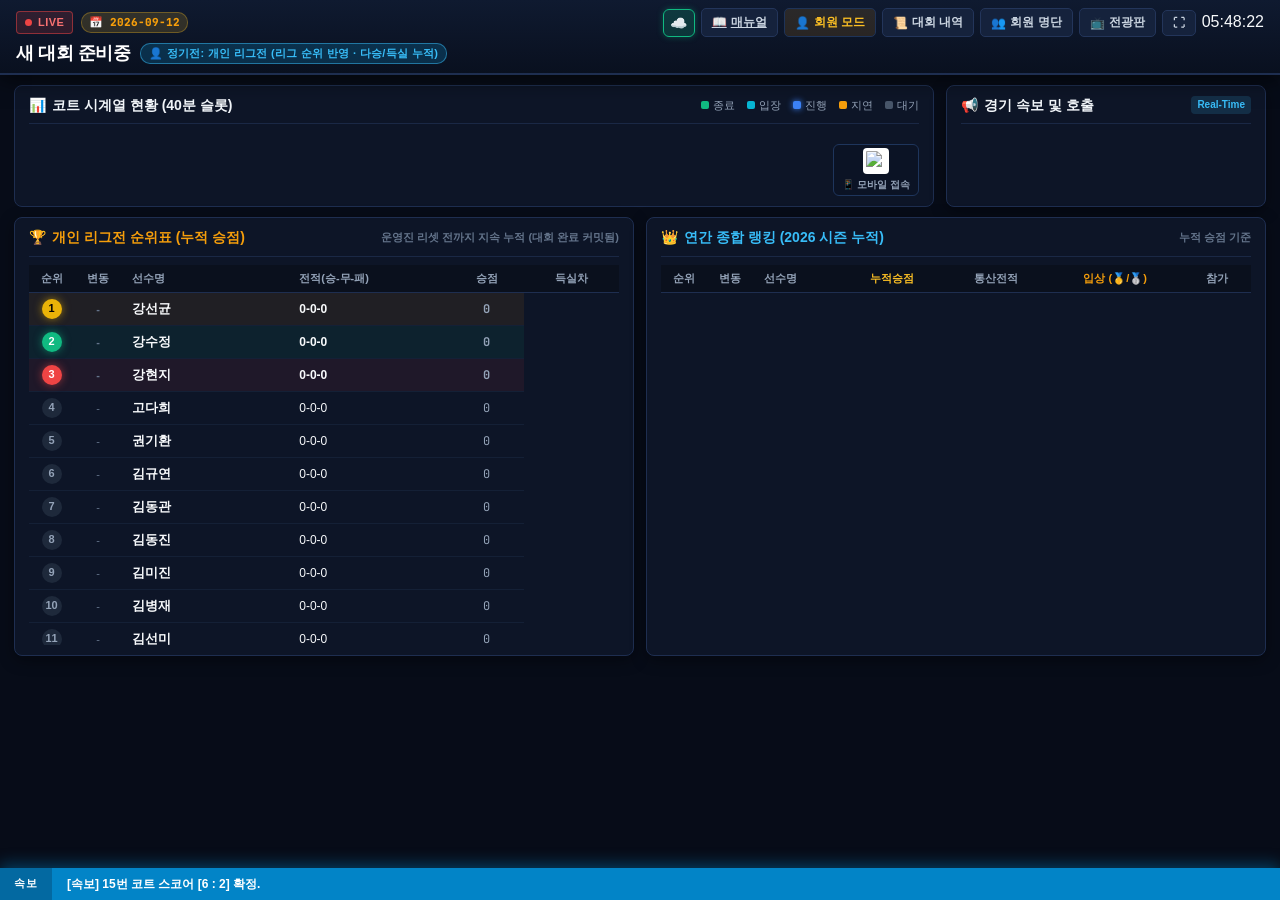
==== live_tennis_dashboard.html @ 5a4cdf00 "feat: sync U-league table header and edit modal" ====
<!DOCTYPE html>
<html lang="ko">
<head>
  <meta charset="UTF-8">
  <meta name="viewport" content="width=device-width, initial-scale=1.0, maximum-scale=1.0, user-scalable=no">
  <meta http-equiv="Cache-Control" content="no-cache, no-store, must-revalidate">
  <meta http-equiv="Pragma" content="no-cache">
  <meta http-equiv="Expires" content="0">
  <link rel="icon" href="data:image/svg+xml,<svg xmlns='http://www.w3.org/2000/svg' viewBox='0 0 100 100'><text y='.9em' font-size='90'>🎾</text></svg>">
  <link rel="stylesheet" href="styles.css?v=20261018_v105">
  <link rel="preconnect" href="https://fonts.googleapis.com">
  <link rel="preconnect" href="https://fonts.gstatic.com" crossorigin>
  <link href="https://fonts.googleapis.com/css2?family=JetBrains+Mono:wght@700;800&family=Pretendard:wght@400;600;700;800;900&display=swap" rel="stylesheet">
  <style>
    /* 🛡️ 강제 컴팩트 아이콘 모드 (캐시 우회용 인라인 가드) */
    .btn-cloud-sync {
      padding: 0 !important;
      background: transparent !important;
      border: none !important;
      cursor: pointer;
    }
    .cloud-status-badge {
      width: 32px !important;
      max-width: 32px !important;
      min-width: 32px !important;
      height: 28px !important;
      padding: 0 !important;
      font-size: 14px !important;
      text-align: center !important;
      overflow: hidden !important;
      white-space: nowrap !important;
      display: inline-flex !important;
      align-items: center !important;
      justify-content: center !important;
      line-height: 1 !important;
    }
  </style>
</head>
<body class="mode-member">

  <!-- ==========================================
       Top Header
       ========================================== -->
      <header class="stadium-header">
    <!-- Row 1: Status Badges (Left) & Controls (Right) -->
    <div class="header-top-row">
      <div class="header-status-group">
        <div class="live-badge">
          <span class="live-dot"></span>
          <span>LIVE</span>
        </div>
        <span id="tournamentDateBadge" class="tourney-date-pill">📅 2026-10-18</span>
      </div>

      <div class="header-controls">
        <button class="btn-header btn-cloud-sync" id="btnCloudSync" onclick="app.syncFromCloud(false)" title="Google Sheets 클라우드 동기화">
          <span id="cloudSyncBadge" class="cloud-status-badge badge-cloud-connected" title="☁️ 클라우드 연결됨">☁️</span>
        </button>
        <a href="manual.html" target="_blank" class="btn-header btn-manual-top" title="웹앱 공식 사용 매뉴얼">
          <span>📖</span>
          <span class="btn-text">매뉴얼</span>
        </a>
        <button class="btn-header btn-mode-toggle" id="btnAppModeToggle" onclick="app.toggleAppMode()" title="일반 회원 뷰 / 경기이사 모드 전환">
          <span>👤</span>
          <span class="btn-text">회원 모드</span>
        </button>
        <button class="btn-header staff-only" onclick="app.changeStaffPin()" title="운영진 관리자 PIN 비밀번호 안전 변경">
          <span>🔑</span>
          <span class="btn-text btn-desktop-only">PIN 변경</span>
        </button>
        <button class="btn-header btn-action-new btn-desktop-only staff-only" onclick="app.startNewTournamentPrompt()" title="새로운 공식 대회 개막">
          <span>➕</span>
          <span class="btn-text">새 대회</span>
        </button>
        <button class="btn-header btn-action-mm staff-only" onclick="app.openMatchmakerModal()">
          <span>⚙️</span>
          <span class="btn-text">대진 편성</span>
        </button>
        <button class="btn-header btn-action-finish btn-desktop-only staff-only" onclick="app.finishCurrentTournament()">
          <span>🏁</span>
          <span class="btn-text">대회 종료</span>
        </button>
        <button class="btn-header btn-desktop-only" onclick="app.openHistoryModal()">
          <span>📜</span>
          <span class="btn-text">대회 내역</span>
        </button>
        <button class="btn-header btn-desktop-only" onclick="app.openRosterModal()">
          <span>👥</span>
          <span class="btn-text">회원 명단</span>
        </button>
        <button class="btn-header btn-desktop-only staff-only" id="btnToggleAudio" onclick="app.toggleAudio()">
          <span>🔔</span>
          <span class="btn-text">알림음</span>
        </button>
        <button class="btn-header btn-desktop-only" id="btnToggleView">
          <span>📺</span>
          <span class="btn-text">전광판</span>
        </button>
        <button class="btn-header staff-only" onclick="app.openSettingsModal()" title="환경 설정">
          <span>🛠️</span>
          <span class="btn-text btn-desktop-only">설정</span>
        </button>
        <button class="btn-header btn-desktop-only" onclick="app.toggleFullscreen()">
          <span>⛶</span>
        </button>
        <div class="led-clock btn-desktop-only" id="liveClock">12:00:00</div>
      </div>
    </div>

    <!-- Row 2: Full-Width Title & Mode Badge (No Squishing, No Weird Circle) -->
    <div class="header-title-row">
      <h1 class="tournament-title" id="tournamentTitleDisplay">2026년 10월 정기대회</h1>
      <span id="tournamentModeBadge" class="mode-pill mode-individual">👤 개인 리그전 (전 경기 복식 · 개인 승점 누적)</span>
    </div>
  </header>

  <!-- ==========================================
       📺 Desktop / Stadium View (Big Screen)
       ========================================== -->
  <main class="dashboard-container">
    <!-- Top Stadium Row: Court Timeline Grid (Left) + Real-time Match Ticker (Right) -->
    <div class="stadium-top-grid">
      <!-- Left: Court Timeline Matrix (40min slots) -->
      <section class="timeline-panel">
        <div class="panel-header">
          <div class="panel-title">
            <span>📊</span>
            <span>코트 시계열 현황 (40분 슬롯)</span>
          </div>
          <div class="timeline-legend">
            <div class="legend-item"><span class="legend-dot legend-finished"></span> 종료</div>
            <div class="legend-item"><span class="legend-dot legend-calling"></span> 입장</div>
            <div class="legend-item"><span class="legend-dot legend-playing"></span> 진행</div>
            <div class="legend-item"><span class="legend-dot legend-delayed"></span> 지연</div>
            <div class="legend-item"><span class="legend-dot legend-waiting"></span> 대기</div>
          </div>
        </div>

        <div class="timeline-wrapper">
          <table class="timeline-table">
            <thead>
              <tr id="timelineTheadRow">
                <!-- Populated dynamically -->
              </tr>
            </thead>
            <tbody id="timelineTbody">
              <!-- Populated dynamically -->
            </tbody>
          </table>
        </div>

        <!-- Bottom Floating Mobile QR Badge -->
        <div style="display: flex; justify-content: flex-end; margin-top: 6px;">
          <div class="qr-float-card" style="padding: 3px 8px;">
            <img id="mobileQrImg" class="qr-code-img" style="width: 26px; height: 26px;" alt="모바일 접속 QR">
            <span class="qr-label" style="font-size: 10px;">📱 모바일 접속</span>
          </div>
        </div>
      </section>

      <!-- Right: Real-time Match Ticker Feed -->
      <section class="panel-card ticker-panel">
        <div class="panel-header">
          <div class="panel-title">
            <span>📢</span>
            <span>경기 속보 및 호출</span>
          </div>
          <span style="font-size: 10px; font-weight: 800; color: #38bdf8; background: rgba(56,189,248,0.15); padding: 2px 6px; border-radius: 4px;">Real-Time</span>
        </div>

        <div class="ticker-feed-list" id="tickerFeedList">
          <!-- Dynamically populated -->
        </div>
      </section>
    </div>

    <!-- Bottom Stadium Row: Dual Simultaneous Leaderboards (Monthly League Left, Annual Season Right) -->
    <div class="stadium-bottom-grid">
      <!-- Left: Real-time Cumulative League Leaderboard -->
      <section class="panel-card">
        <div class="panel-header" style="display:flex; justify-content:space-between; align-items:center; flex-wrap:wrap; gap:6px;">
          <div class="panel-title" style="color:var(--neon-gold);">
            <span>🏆</span>
            <span>개인 리그전 순위표 (누적 승점)</span>
          </div>
          <div style="display:flex; align-items:center; gap:8px;">
            <span id="desktopLeaderboardSubtitle" style="font-size:11px; color:var(--text-muted); font-weight:700;">운영진 리셋 전까지 지속 누적</span>
            <button id="btnResetLeagueUi" class="btn-reset-league staff-only" onclick="app.resetCurrentLeague()" title="누적된 개인리그전 결과를 초기화하고 새로 시작합니다">
              <span>🔄</span>
              <span>순위 리셋</span>
            </button>
          </div>
        </div>

        <div class="leaderboard-table-wrap">
          <table class="leaderboard-table">
            <thead>
              <tr>
                <th style="width: 45px; text-align: center;">순위</th>
                <th style="width: 48px; text-align: center;">변동</th>
                <th>선수명</th>
                <th>전적(승-무-패)</th>
                <th style="text-align: center;">승점</th>
                <th style="text-align: center;">득실차</th>
              </tr>
            </thead>
            <tbody id="monthlyLeaderboardBody">
              <!-- Dynamically populated by app -->
            </tbody>
          </table>
        </div>
      </section>

      <!-- Right: Real-time Annual Cumulative Season Leaderboard -->
      <section class="panel-card">
        <div class="panel-header" style="display:flex; justify-content:space-between; align-items:center; flex-wrap:wrap; gap:6px;">
          <div class="panel-title" style="color:#38bdf8;">
            <span>👑</span>
            <span>연간 종합 랭킹 (2026 시즌 누적)</span>
          </div>
          <span style="font-size:11px; color:var(--text-muted); font-weight:700;">누적 승점 기준</span>
        </div>

        <div class="leaderboard-table-wrap">
          <table class="leaderboard-table">
            <thead>
              <tr>
                <th style="width: 45px; text-align: center;">순위</th>
                <th style="width: 48px; text-align: center;">변동</th>
                <th>선수명</th>
                <th style="text-align: center; color:#fbbf24;">누적승점</th>
                <th style="text-align: center;">통산전적</th>
                <th style="text-align: center; color:#f59e0b;">입상 (🥇/🥈)</th>
                <th style="text-align: center;">참가</th>
              </tr>
            </thead>
            <tbody id="annualLeaderboardBody">
              <!-- Dynamically populated by app -->
            </tbody>
          </table>
        </div>
      </section>
    </div>
  </main>

  <!-- ==========================================
       📱 Mobile-First Interactive View
       ========================================== -->
  <div class="mobile-container">
    <!-- Tab 1: 코트 현황 (모바일 최우선 배치) -->
    <section id="tab-courts" class="mobile-view-section active">
      <!-- Sticky "My Next Match" Quick Card (상단 고정 내 다음 경기 안내) -->
      <div id="myNextMatchBannerMobile"></div>

      <!-- Quick Manual Access Banner -->
      <a href="manual.html" target="_blank" class="mobile-manual-quickbar" style="display:flex; justify-content:space-between; align-items:center; background:linear-gradient(90deg, rgba(245, 158, 11, 0.15) 0%, rgba(2, 132, 199, 0.15) 100%); border:1px solid rgba(245, 158, 11, 0.4); border-radius:8px; padding:7px 12px; margin-bottom:8px; text-decoration:none; color:#f8fafc;">
        <div style="display:flex; align-items:center; gap:8px;">
          <span style="font-size:15px;">📖</span>
          <span style="font-size:12px; font-weight:700;">처음 이용하시나요? <span style="color:var(--neon-gold);">사용 매뉴얼</span> 보기</span>
        </div>
        <span style="font-size:11px; color:var(--neon-cyan); font-weight:800;">열기 &gt;</span>
      </a>

      <div class="panel-card">
        <div class="panel-header">
          <div class="panel-title">📊 코트별 진행 현황</div>
          <span class="panel-subtitle">터치하여 스코어 즉시 입력</span>
        </div>
        <div id="mobileCourtsContainer">
          <!-- Mobile court cards populated dynamically -->
        </div>
      </div>
    </section>

    <!-- Tab 2: 순위보드 (모바일 듀얼 순위표: 개인 리그전 & 연간 종합 랭킹) -->
    <section id="tab-leaderboard" class="mobile-view-section">
      <!-- 1. 개인 리그전 누적 순위표 -->
      <div class="panel-card">
        <div class="panel-header" style="display:flex; justify-content:space-between; align-items:center;">
          <div class="panel-title" style="color:var(--neon-gold); font-size:14px; font-weight:800; display:flex; align-items:center; gap:6px;">
            <span>🏆</span>
            <span>개인 리그전 순위표 (누적 승점)</span>
          </div>
          <button id="mobBtnResetLeague" class="btn-reset-league staff-only" onclick="app.resetCurrentLeague()" title="누적된 개인리그전 순위 리셋">
            <span>🔄</span>
            <span>순위 리셋</span>
          </button>
        </div>
        <div id="mobLeaderboardModeText" style="font-size:11px; color:var(--text-muted); font-weight:700; margin-bottom:8px;">
          👤 리그전 반영 대회 전적 누적 (운영진 리셋 전까지 지속 누적)
        </div>
        <div class="leaderboard-table-wrap">
          <table class="leaderboard-table">
            <thead id="mobileLeaderboardThead">
              <tr>
                <th style="width: 40px; text-align: center;">순위</th>
                <th style="width: 45px;">변동</th>
                <th>선수명</th>
                <th>전적</th>
                <th>승점</th>
                <th>득실차</th>
              </tr>
            </thead>
            <tbody id="mobileLeaderboardBody">
              <!-- Synchronized with desktop leaderboard -->
            </tbody>
          </table>
        </div>
      </div>

      <!-- 2. 연간 종합 랭킹 (시즌 누적) -->
      <div class="panel-card" style="margin-top: 14px;">
        <div class="panel-header" style="display:flex; justify-content:space-between; align-items:center;">
          <div class="panel-title" style="color:#38bdf8; font-size:14px; font-weight:800; display:flex; align-items:center; gap:6px;">
            <span>👑</span>
            <span>연간 종합 랭킹 (2026 시즌 누적)</span>
          </div>
          <span style="font-size:11px; color:var(--text-muted); font-weight:700;">누적 승점 기준</span>
        </div>
        <div style="font-size:11px; color:var(--text-muted); font-weight:700; margin-bottom:8px;">
          ⭐ 역대 정기전 대회 누적 성적 및 명예의 전당
        </div>
        <div class="leaderboard-table-wrap">
          <table class="leaderboard-table">
            <thead>
              <tr>
                <th style="width: 38px; text-align: center;">순위</th>
                <th>선수명</th>
                <th style="text-align: center; color:#fbbf24;">누적승점</th>
                <th style="text-align: center;">통산전적</th>
                <th style="text-align: center; color:#f59e0b;">입상 (🥇/🥈)</th>
              </tr>
            </thead>
            <tbody id="mobileAnnualLeaderboardBody">
              <!-- Populated dynamically -->
            </tbody>
          </table>
        </div>
      </div>
    </section>



    <!-- Tab 3: 내 경기 일정 -->
    <section id="tab-mymatches" class="mobile-view-section">
      <div class="panel-card">
        <div class="panel-header">
          <div class="panel-title">📅 내 경기 일정 모아보기</div>
        </div>
        <div style="margin: 10px 0;">
          <select id="myPlayerSelect" class="form-select" style="width: 100%; font-size: 14px; padding: 10px;">
            <!-- Player options -->
          </select>
        </div>
        <div id="myMatchesContainer">
          <!-- Filtered personal match list -->
        </div>
      </div>
    </section>



    <!-- Tab 6: 대회 내역 요약 (#3) -->
    <section id="tab-history" class="mobile-view-section">
      <button type="button" class="btn-subview-back" onclick="app.switchMobileTab('tab-more')">← 더보기 메뉴로 돌아가기</button>
      <div class="panel-card">
        <div class="panel-header" style="display:flex; justify-content:space-between; align-items:center;">
          <div class="panel-title">📜 대회 내역 &amp; 명예의 전당</div>
          <div style="display:flex; gap:4px;" class="staff-only">
            <button class="btn-xs" style="background:#f59e0b; color:#000; font-weight:800;" onclick="app.finishCurrentTournament()">🏁 현 대회 종료</button>
            <button class="btn-xs" style="background:#059669;" onclick="app.startNewTournamentPrompt()">➕ 새 대회</button>
          </div>
        </div>
        <div id="mobileHistoryList" style="margin-top:10px;">
          <!-- Populated dynamically -->
        </div>
      </div>
    </section>

    <!-- Tab 5: 동호회 명단 -->
    <section id="tab-roster" class="mobile-view-section">
      <button type="button" class="btn-subview-back" onclick="app.switchMobileTab('tab-more')">← 더보기 메뉴로 돌아가기</button>
      <div class="panel-card">
        <div class="panel-header">
          <div class="panel-title">👥 참가 회원 명단</div>
          <div style="display:flex; gap:4px;" class="staff-only">
            <button class="btn-xs" style="background:#059669;" onclick="app.syncOfficialRoster()">🔄 최신화</button>
            <button class="btn-xs" onclick="app.openRosterModal()">+ 회원 관리</button>
          </div>
        </div>
        <div style="overflow-x: auto; margin-top: 8px;">
          <table class="leaderboard-table" style="font-size: 12px;">
            <thead>
              <tr>
                <th style="width: 30px;">#</th>
                <th>이름</th>
                <th>레벨</th>
                <th>소속조</th>
                <th>직책</th>
                <th>상태</th>
              </tr>
            </thead>
            <tbody id="mobileRosterTableBody">
              <!-- Populated -->
            </tbody>
          </table>
        </div>
      </div>
    </section>

    <!-- Tab 7: 더보기 메뉴 (커피쿠폰, 회원명단, 대회내역, 매뉴얼, 운영진 모드) -->
    <section id="tab-more" class="mobile-view-section">
      <div class="panel-card">
        <div class="panel-header">
          <div class="panel-title">⋯ 추가 메뉴 및 클럽 서비스</div>
        </div>
        <div class="more-menu-grid">
          <div class="more-menu-card" onclick="app.switchMobileTab('tab-roster')">
            <span class="more-card-icon">👥</span>
            <span class="more-card-title">동호회 정회원 명부</span>
            <span class="more-card-desc">전체 64명 회원 명단, 레벨, 직책</span>
          </div>
          <div class="more-menu-card" onclick="app.switchMobileTab('tab-history')">
            <span class="more-card-icon">📜</span>
            <span class="more-card-title">대회 내역 &amp; 명예의전당</span>
            <span class="more-card-desc">역대 월례대회 순위 및 우승자 아카이브</span>
          </div>
          <a href="manual.html" target="_blank" class="more-menu-card">
            <span class="more-card-icon">📖</span>
            <span class="more-card-title">공식 웹앱 사용 매뉴얼</span>
            <span class="more-card-desc">초보자 이용법, 스코어 입력, FAQ 안내</span>
          </a>
        </div>

        <!-- 운영진/경기이사 모드 토글 카드 -->
        <div style="margin-top: 14px; background: #081120; border: 1px solid #1e3358; border-radius: 8px; padding: 12px;">
          <div style="display: flex; justify-content: space-between; align-items: center;">
            <div>
              <div style="font-size: 13px; font-weight: 800; color: #fbbf24;">🛠️ 경기이사 / 운영진 전용 모드</div>
              <div style="font-size: 11px; color: #94a3b8;">대진표 작성, 대회 종료, 순위 리셋 등 관리 도구</div>
            </div>
            <button type="button" class="btn-primary" id="btnMoreModeToggle" style="background:#d97706; font-size:11px; padding:6px 10px; font-weight:800;" onclick="app.toggleAppMode()">
              모드 전환
            </button>
          </div>
          <div class="staff-only" style="display:flex; gap:6px; margin-top:10px; padding-top:10px; border-top:1px solid #1e3358;">
            <button type="button" class="btn-xs" style="flex:1; background:#059669; color:#fff; padding:8px 4px; font-weight:800; border-radius:6px;" onclick="app.startNewTournamentPrompt()">➕ 새 대회</button>
            <button type="button" class="btn-xs" style="flex:1; background:#7c3aed; color:#fff; padding:8px 4px; font-weight:800; border-radius:6px;" onclick="app.openGroupManagerModal()">👥 조 편성</button>
            <button type="button" class="btn-xs" style="flex:1; background:#0284c7; color:#fff; padding:8px 4px; font-weight:800; border-radius:6px;" onclick="app.openMatchmakerModal()">⚙️ 대진 편성</button>
            <button type="button" class="btn-xs" style="flex:1; background:#f59e0b; color:#000; padding:8px 4px; font-weight:800; border-radius:6px;" onclick="app.finishCurrentTournament()">🏁 대회 종료</button>
          </div>
        </div>
      </div>
    </section>
  </div>

  <!-- Mobile Bottom Navigation Bar (회원 친화형 4대 핵심 탭) -->
  <nav class="mobile-nav-bar">
    <button class="mobile-nav-btn" id="navBtnMyMatches" data-tab="tab-mymatches" onclick="app.switchMobileTab('tab-mymatches')">
      <span class="nav-icon">📅</span>
      <span>내 경기</span>
    </button>
    <button class="mobile-nav-btn active" id="navBtnCourts" data-tab="tab-courts" onclick="app.switchMobileTab('tab-courts')">
      <span class="nav-icon">📊</span>
      <span>코트</span>
    </button>
    <button class="mobile-nav-btn" id="navBtnLeaderboard" data-tab="tab-leaderboard" onclick="app.switchMobileTab('tab-leaderboard')">
      <span class="nav-icon">🏆</span>
      <span>순위표</span>
    </button>
    <button class="mobile-nav-btn" id="navBtnMore" data-tab="tab-more" onclick="app.switchMobileTab('tab-more')">
      <span class="nav-icon">⋯</span>
      <span>더보기</span>
    </button>
  </nav>

  <!-- ==========================================
       Bottom Breaking News Marquee
       ========================================== -->
  <div class="bottom-ticker-bar">
    <div class="ticker-label">속보</div>
    <div class="ticker-track">
      <div class="ticker-text" id="breakingNewsText">[속보] 15번 코트 스코어 [6 : 2] 확정.</div>
    </div>
  </div>

  <!-- ==========================================
       MODALS
       ========================================== -->

  <!-- 1. Match Score Modal -->
  <div id="scoreModal" class="modal-backdrop">
    <div class="modal-window">
      <div class="modal-header">
        <div style="display:flex; align-items:center; gap:8px;">
          <button type="button" class="btn-modal-back" onclick="app.closeModal('scoreModal')">← 뒤로</button>
          <h3 class="modal-title" id="modalMatchTitle">경기 스코어 입력</h3>
        </div>
        <button type="button" class="modal-close" onclick="app.closeModal('scoreModal')">✕ 닫기</button>
      </div>
      <div class="modal-body">
        <div class="score-stepper-wrap">
          <div class="team-score-box">
            <span style="font-weight: 800; font-size: 13px; color: #fff;" id="modalTeamAName">Team A</span>
            <div class="score-num-display" id="scoreADisplay">6</div>
            <div class="score-btn-group">
              <button class="btn-step" onclick="app.changeScore('A', -1)">-</button>
              <button class="btn-step" onclick="app.changeScore('A', 1)">+</button>
            </div>
          </div>

          <div class="score-colon">:</div>

          <div class="team-score-box">
            <span style="font-weight: 800; font-size: 13px; color: #fff;" id="modalTeamBName">Team B</span>
            <div class="score-num-display" id="scoreBDisplay">3</div>
            <div class="score-btn-group">
              <button class="btn-step" onclick="app.changeScore('B', -1)">-</button>
              <button class="btn-step" onclick="app.changeScore('B', 1)">+</button>
            </div>
          </div>
        </div>

        <div class="form-row">
          <div class="form-group">
            <label>타이브레이크 (선택)</label>
            <input type="text" id="tieBreakInput" class="form-input" placeholder="예: 7:5">
          </div>
          <div class="form-group">
            <label>경기 진행 상태</label>
            <select id="matchStatusSelect" class="form-select">
              <option value="finished">🟢 종료 (스코어 확정)</option>
              <option value="playing">🔵 진행중 (코트 경기중)</option>
              <option value="calling">🟡 입장/호출 (선수 대기중)</option>
              <option value="delayed">🟠 지연 (경기 순연)</option>
              <option value="waiting">⚪ 대기 (시작 전)</option>
            </select>
          </div>
        </div>
      </div>
      <div class="modal-footer">
        <button class="btn-secondary" onclick="app.closeModal('scoreModal')">취소</button>
        <button class="btn-primary" onclick="app.saveScore()">확정 (저장)</button>
      </div>
    </div>
  </div>

  <!-- 2. Member Roster Modal (6대 역할 표준화 반영 #7) -->
  <div id="rosterModal" class="modal-backdrop">
    <div class="modal-window" style="max-width: 680px;">
      <div class="modal-header">
        <div style="display:flex; align-items:center; gap:8px;">
          <button type="button" class="btn-modal-back" onclick="app.closeModal('rosterModal')">← 뒤로</button>
          <h3 class="modal-title">👥 동호회 공식 회원 명단 (<span id="rosterMemberCount">64</span>명)</h3>
          <button class="btn-xs" style="background:#059669; font-weight:800;" onclick="app.syncOfficialRoster()">🔄 64명 명부 최신화</button>
        </div>
        <button class="modal-close" onclick="app.closeModal('rosterModal')">&times;</button>
      </div>
      <div class="modal-body" style="max-height: 70vh; overflow-y: auto;">
        <!-- Single Member Add -->
        <div style="background: #090f1d; padding: 12px; border-radius: 8px; border: 1px solid #1e3358;">
          <h4 style="font-size: 13px; margin-bottom: 8px; color: var(--neon-cyan);">+ 신규 회원 개별 등록</h4>
          <div style="display: grid; grid-template-columns: 2fr 1fr 1fr 1.3fr auto; gap: 6px; align-items: flex-end;">
            <div class="form-group">
              <label>이름</label>
              <input type="text" id="addMemberName" class="form-input" placeholder="선수 이름">
            </div>
            <div class="form-group">
              <label>NTRP</label>
              <select id="addMemberLevel" class="form-select">
                <option value="" selected>미입력</option>
                <option value="2.0">2.0 (입문)</option>
                <option value="2.5">2.5 (초급)</option>
                <option value="3.0">3.0 (중급)</option>
                <option value="3.5">3.5 (중상)</option>
                <option value="4.0">4.0 (고급)</option>
                <option value="4.5">4.5 (에이스)</option>
              </select>
            </div>
            <div class="form-group">
              <label>U-리그</label>
              <select id="addMemberClubLevel" class="form-select">
                <option value="U1">U1</option>
                <option value="U2">U2</option>
                <option value="U3" selected>U3</option>
              </select>
            </div>
            <div class="form-group">
              <label>직책 (6대 역할)</label>
              <select id="addMemberRole" class="form-select">
                <option value="회장">회장</option>
                <option value="부회장">부회장</option>
                <option value="경기이사">경기이사</option>
                <option value="재무이사">재무이사</option>
                <option value="총무이사">총무이사</option>
                <option value="회원" selected>회원</option>
              </select>
            </div>
            <button class="btn-primary" style="height: 38px;" onclick="app.addNewMember()">추가</button>
          </div>
        </div>

        <!-- Bulk Import Box -->
        <div style="background: #090f1d; padding: 12px; border-radius: 8px; border: 1px solid #1e3358; margin-top:10px;">
          <h4 style="font-size: 13px; margin-bottom: 6px; color: var(--neon-gold);">📋 명단 텍스트 일괄 붙여넣기 등록</h4>
          <p style="font-size: 11px; color: var(--text-muted); margin-bottom: 6px;">
            한 줄에 한 명씩 입력하세요. 직책은 회장, 부회장, 경기이사, 재무이사, 총무이사, 회원 중 입력. 예: <code>홍길동 3.5 A조 회원</code>
          </p>
          <textarea id="bulkImportTextarea" class="form-input" style="width: 100%; height: 60px; resize: vertical;" placeholder="이름 [NTRP] [소속조] [직책]"></textarea>
          <div style="display:flex; justify-content:flex-end; margin-top: 6px;">
            <button class="btn-secondary" onclick="app.executeBulkImport()">일괄 등록 실행</button>
          </div>
        </div>

        <!-- Member List Table -->
        <div style="overflow-x: auto; margin-top:10px;">
          <table class="leaderboard-table" style="font-size: 12px;">
            <thead>
              <tr>
                <th style="width: 35px; text-align: center;">번호</th>
                <th>이름</th>
                <th style="text-align: center;">가입일</th>
                <th style="text-align: center;">NTRP</th>
                <th style="text-align: center;">U-리그</th>
                <th style="text-align: center;">직책</th>
                <th style="text-align: center;">상태</th>
                <th style="text-align: center;">관리</th>
              </tr>
            </thead>
            <tbody id="rosterTableBody">
              <!-- Loaded dynamically -->
            </tbody>
          </table>
        </div>
      </div>
      <div class="modal-footer">
        <button class="btn-secondary" onclick="app.closeModal('rosterModal')">닫기</button>
      </div>
    </div>
  </div>

  <!-- 3. Matchmaker Modal (코트/시간표 설정 & 수동 대진표 작성) -->
  <div id="matchmakerModal" class="modal-backdrop">
    <div class="modal-window" style="max-width: 620px;">
      <div class="modal-header">
        <div style="display:flex; align-items:center; gap:8px;">
          <button type="button" class="btn-modal-back" onclick="app.closeModal('matchmakerModal')">← 뒤로</button>
          <h3 class="modal-title" style="font-size:14px;">⚙️ 대진표 설정 & 수동 작성</h3>
        </div>
        <button type="button" class="modal-close" onclick="app.closeModal('matchmakerModal')">✕ 닫기</button>
      </div>
      <div class="modal-body">
        <!-- Court & Schedule Settings Form -->
        <div style="background:#090f1d; padding:12px; border-radius:8px; border:1px solid #1e3358; margin-bottom:12px;">
          <h4 style="font-size:13px; color:var(--neon-cyan); margin-bottom:8px;">🏟️ 코트 번호 & 게임 시간표 설정</h4>
          <div style="background:rgba(56,189,248,0.1); border:1px solid rgba(56,189,248,0.3); padding:8px 12px; border-radius:6px; margin-bottom:10px; font-size:11px; color:#38bdf8;">
            💡 아래 설정을 적용하면 전광판 타임라인에 코트 x 시간 빈 칸이 생성됩니다. 각 빈 칸의 <b>[+ 경기 배정]</b>을 클릭해 대진표를 직접 작성하세요.
          </div>
          <div class="form-row">
            <div class="form-group">
              <label>코트 개수</label>
              <select id="mmCourtCount" class="form-select" onchange="app.onCourtCountChange()">
                <option value="2">2개 코트</option>
                <option value="3">3개 코트</option>
                <option value="4" selected>4개 코트</option>
                <option value="5">5개 코트</option>
                <option value="6">6개 코트</option>
              </select>
            </div>
            <div class="form-group" style="flex:2;">
              <label>코트 번호 직접 입력 (쉼표 구분)</label>
              <input type="text" id="mmCourtNames" class="form-input" value="15번, 16번, 17번, 18번" placeholder="예: 15번, 16번, 17번, 18번">
            </div>
          </div>
          <div class="form-row" style="margin-top:6px;">
            <div class="form-group">
              <label style="color:var(--neon-gold); font-weight:800;">📅 대회 날짜</label>
              <input type="date" id="mmTournamentDate" class="form-input" style="border-color:#fbbf24;" onchange="app.onTournamentDateChange(this.value)">
            </div>
            <div class="form-group">
              <label>최초 시작 시간</label>
              <input type="time" id="mmStartTime" class="form-input" value="08:00">
            </div>
          </div>
          <div class="form-group" style="margin-top:6px;">
            <label>게임당 소요 시간 (기본 40분)</label>
            <select id="mmDuration" class="form-select">
              <option value="30">30분 단위</option>
              <option value="40" selected>40분 단위 (기본)</option>
              <option value="45">45분 단위</option>
              <option value="50">50분 단위</option>
              <option value="60">60분 단위</option>
            </select>
          </div>
        </div>

        <!-- A~D 4개조 편성 & 불참자 관리 전용 카드 -->
        <div style="background: #111a33; border: 1px solid #3b2a6f; padding: 14px; border-radius: 8px; display: flex; justify-content: space-between; align-items: center; flex-wrap: wrap; gap: 8px; margin-bottom: 10px;">
          <div>
            <div style="font-weight: 800; font-size: 13px; color: #c084fc;">👥 A~D 4개조 조 편성 &amp; 불참자 관리</div>
            <div style="font-size: 11px; color: #94a3b8;">출석 선수를 A·B·C·D조로 분배하거나 LEVEL 밸런스를 자동 배정합니다.</div>
          </div>
          <button type="button" class="btn-primary" style="background: #7c3aed; font-weight:800; padding: 8px 14px;" onclick="app.openGroupManagerModal()">
            👥 A~D조 직접 편성/관리
          </button>
        </div>

        <div style="background: #111b33; border: 1px solid #233c6e; padding: 14px; border-radius: 8px; display: flex; flex-direction: column; gap: 10px;">
          <div style="display: flex; justify-content: space-between; align-items: center; flex-wrap: wrap; gap: 8px;">
            <div>
              <div style="font-weight: 800; font-size: 13px; color: #38bdf8;">📝 대진표 수동 배정 마법사</div>
              <div style="font-size: 11px; color: #94a3b8;">코트×시간 슬롯을 한눈에 보며 4인 복식을 직접 지정하거나 1차 초안을 추천받습니다.</div>
            </div>
            <button type="button" class="btn-primary" style="background: #0284c7; font-weight:800; padding: 8px 14px;" onclick="app.applyCourtScheduleSettings(true)">
              📝 대진표 작성창 열기
            </button>
          </div>
          <div style="display: flex; justify-content: flex-end; gap: 8px; border-top: 1px solid #1a2d50; padding-top: 8px;">
            <button type="button" class="btn-secondary" style="font-size: 11px;" onclick="app.applyCourtScheduleSettings(false)">
              💾 코트/시간표 설정만 저장
            </button>
          </div>
        </div>
      </div>
      <div class="modal-footer">
        <button type="button" class="btn-secondary" onclick="app.closeModal('matchmakerModal')">닫기</button>
      </div>
    </div>
  </div>

  <!-- 3.1. Manual Match Builder Modal (대진표 수동 배정 및 일괄 편집기) -->
  <div id="manualMatchBuilderModal" class="modal-backdrop">
    <div class="modal-window" style="max-width: 1240px; width: 96vw; max-height: 92vh; display: flex; flex-direction: column;">
      <div class="modal-header">
        <div style="display:flex; align-items:center; gap:8px;">
          <button type="button" class="btn-modal-back" onclick="app.closeModal('manualMatchBuilderModal')">← 뒤로</button>
          <h3 class="modal-title" style="font-size:15px;">📝 대진표 수동 배정 &amp; 편집기</h3>
        </div>
        <button type="button" class="modal-close" onclick="app.closeModal('manualMatchBuilderModal')">✕ 닫기</button>
      </div>

      <div class="manual-builder-toolbar">
        <div class="builder-stats">
          <span>출전 가능 선수: <b id="builderActiveCount">0명</b></span>
          <span class="toolbar-sep">|</span>
          <span>편성 완료 경기: <b id="builderMatchCount">0경기</b></span>
        </div>
        <div class="builder-actions">
          <button type="button" class="btn-builder-tool" onclick="app.autoFillManualDraft()" title="출전 선수 레벨과 경기 수를 고려하여 빈 슬롯을 자동으로 균형 있게 채웁니다.">
            ⚡ 1차 초안 자동 추천 채우기
          </button>
          <button type="button" class="btn-builder-tool danger" onclick="app.clearAllMatchesPrompt()">
            🗑️ 전체 슬롯 비우기
          </button>
        </div>
      </div>

      <div class="builder-guide-banner">
        💡 각 코트/시간대별로 팀A(2명) vs 팀B(2명)를 선택하세요. 같은 시간대에 중복 배정된 선수가 있으면 <span style="color:#ef4444; font-weight:800;">⚠️[중복]</span>으로 표시됩니다.
      </div>

      <!-- 🔍 대진표 작성창 실시간 선수 색인 필터 바 -->
      <div class="builder-indexer-bar" style="background:#0a1326; border-bottom:1px solid #1e3358; padding:8px 14px; display:flex; align-items:center; gap:10px; flex-wrap:wrap;">
        <div style="display:flex; align-items:center; gap:6px; flex:1; min-width:240px; position:relative;">
          <span style="position:absolute; left:10px; top:50%; transform:translateY(-50%); color:#38bdf8; font-size:12px;">🔍</span>
          <input type="text" id="builderPlayerSearchInput" class="form-input" 
                 placeholder="선수 빠른 색인 필터 (성/이름 입력 시 모든 드롭다운 실시간 압축 색인)..." 
                 style="background:#0c162a; border-color:#2563eb; padding-left:30px; padding-right:60px; font-size:12px; height:32px; width:100%;"
                 oninput="app.filterBuilderPlayers(this.value)">
          <button type="button" class="btn-xs" style="position:absolute; right:6px; top:50%; transform:translateY(-50%); background:#334155; color:#cbd5e1; padding:2px 8px; border-radius:4px; font-size:10px;" onclick="app.clearBuilderPlayerFilter()">초기화</button>
        </div>
        <div id="builderSearchMatchCount" style="font-size:11px; color:#38bdf8; font-weight:700; white-space:nowrap;"></div>
      </div>

      <div class="modal-body" id="manualBuilderBody" style="flex: 1; overflow-y: auto; padding: 12px; display: flex; flex-direction: column; gap: 14px;">
        <!-- Populated dynamically by app.renderManualMatchBuilder() -->
      </div>

      <div class="modal-footer" style="display:flex; justify-content:space-between; align-items:center; flex-wrap:wrap; gap:8px;">
        <div id="builderCollisionNotice" style="font-size: 12px; font-weight: 700;"></div>
        <div style="display:flex; gap: 8px;">
          <button type="button" class="btn-secondary" onclick="app.closeModal('manualMatchBuilderModal')">취소</button>
          <button type="button" class="btn-primary" style="background:#059669; font-weight:800;" onclick="app.saveManualMatches()">
            ✅ 대진표 확정 및 전광판 반영
          </button>
        </div>
      </div>
    </div>
  </div>



  <!-- 5. Season Cumulative Leaderboard Modal (#5) -->
  <div id="seasonModal" class="modal-backdrop">
    <div class="modal-window" style="max-width: 720px;">
      <div class="modal-header">
        <h3 class="modal-title">🏆 연간 / 시즌 개인 누적 종합 랭킹</h3>
        <button class="modal-close" onclick="app.closeModal('seasonModal')">&times;</button>
      </div>
      <div class="modal-body" style="max-height: 70vh; overflow-y: auto;">
        <p style="font-size: 12px; color: var(--text-muted); margin-bottom: 10px;">
          월별 정기전 개인 리그 결과가 누적된 시즌 전체 종합 랭킹입니다. (다승왕, 득실왕, 시즌 MVP)
        </p>
        <div style="overflow-x: auto;">
          <table class="leaderboard-table">
            <thead>
              <tr>
                <th style="width: 45px; text-align: center;">시즌순위</th>
                <th>선수명</th>
                <th style="text-align: center;">누적 승점</th>
                <th style="text-align: center;">누적 전적</th>
                <th style="text-align: center;">누적 득실</th>
                <th style="text-align: center;">우승 / 준우승</th>
                <th style="text-align: center;">참가대회수</th>
              </tr>
            </thead>
            <tbody id="seasonLeaderboardBody">
              <!-- Populated dynamically -->
            </tbody>
          </table>
        </div>
      </div>
      <div class="modal-footer">
        <button class="btn-secondary" onclick="app.closeModal('seasonModal')">닫기</button>
      </div>
    </div>
  </div>

  <!-- 6. Settings Modal -->
  <div id="settingsModal" class="modal-backdrop">
    <div class="modal-window">
      <div class="modal-header">
        <div style="display:flex; align-items:center; gap:8px;">
          <button type="button" class="btn-modal-back" onclick="app.closeModal('settingsModal')">← 뒤로</button>
          <h3 class="modal-title" style="font-size:14px;">⚙️ 환경 설정</h3>
        </div>
        <button type="button" class="modal-close" onclick="app.closeModal('settingsModal')">✕ 닫기</button>
      </div>
      <div class="modal-body">
        <div class="form-group">
          <label>대회 공식 명칭</label>
          <input type="text" id="setTourneyTitle" class="form-input" value="2026년 10월 정기대회">
        </div>
        <div class="form-row">
          <div class="form-group">
            <label>대회 일자</label>
            <input type="date" id="setTourneyDate" class="form-input">
          </div>
          <div class="form-group">
            <label>대회 운영 모드</label>
            <select id="setTourneyMode" class="form-select">
              <option value="regular_individual">👤 정기전: 개인 리그전 (파트너 순환)</option>
              <option value="regular_group">👥 정기전: 조별 대항전 (A~D 4개조)</option>
              <option value="event">🎉 이벤트 게임 (친선/번외)</option>
            </select>
          </div>
        </div>

        <div class="form-group" style="margin-top:8px;">
          <label style="font-weight:700; color:#fbbf24;">개인 리그전 순위표 반영 여부</label>
          <select id="setTourneyIsLeague" class="form-select">
            <option value="true">🏆 개인 리그전에 반영 (정기 리그전 승점 누적)</option>
            <option value="false">✕ 개인 리그전에 미반영 (친선 / 이벤트전)</option>
          </select>
          <span style="font-size:10px; color:var(--text-muted); margin-top:3px; display:block;">* 미반영 선택 시 해당 대회의 경기 결과는 개인 리그 순위표에 합산되지 않습니다.</span>
        </div>

        <div class="form-group" style="margin-top:12px; padding-top:10px; border-top:1px solid #1e3358;">
          <label style="font-weight:700; color:var(--neon-cyan);">☁️ Google Sheets 클라우드 동기화</label>
          <button type="button" class="btn-secondary" style="width:100%; font-size:12px; margin-top:4px;" onclick="app.closeModal('settingsModal'); app.openCloudSettingsModal();">☁️ 클라우드 동기화 설정 (URL 변경/연결 테스트)</button>
        </div>

      </div>
      <div class="modal-footer">
        <button class="btn-secondary" onclick="app.closeModal('settingsModal')">취소</button>
        <button class="btn-primary" onclick="app.saveSettings()">저장</button>
      </div>
    </div>
  </div>

  <!-- New Tournament Modal (새 대회 개막 전용 모달: 리그전 반영 여부 선택 필수) -->
  <div id="newTournamentModal" class="modal-backdrop">
    <div class="modal-window" style="max-width: 520px;">
      <div class="modal-header">
        <div style="display:flex; align-items:center; gap:8px;">
          <button type="button" class="btn-modal-back" onclick="app.closeModal('newTournamentModal')">← 뒤로</button>
          <h3 class="modal-title" style="font-size:15px; color:#34d399;">➕ 새로운 대회 개막</h3>
        </div>
        <button type="button" class="modal-close" onclick="app.closeModal('newTournamentModal')">✕ 닫기</button>
      </div>
      <div class="modal-body" style="padding: 16px;">
        <div class="form-group" style="margin-bottom: 12px;">
          <label style="font-weight:700; color:#fff;">대회 공식 명칭</label>
          <input type="text" id="newTourneyTitleInput" class="form-input" placeholder="예: 2026년 11월 정기대회">
        </div>
        <div class="form-row" style="margin-bottom: 14px;">
          <div class="form-group">
            <label style="font-weight:700; color:#fff;">대회 일자</label>
            <input type="date" id="newTourneyDateInput" class="form-input">
          </div>
          <div class="form-group">
            <label style="font-weight:700; color:#fff;">최초 시작 시간</label>
            <input type="time" id="newTourneyStartTimeInput" class="form-input" value="08:00">
          </div>
        </div>

        <!-- 🌟 개인리그전 순위표 반영 여부 선택 (사용자 핵심 요구사항) -->
        <div style="background: #081120; border: 1px solid #1e3358; border-radius: 8px; padding: 14px; margin-bottom: 14px;">
          <div style="font-size: 13px; font-weight: 800; color: #fbbf24; margin-bottom: 6px; display:flex; align-items:center; gap:6px;">
            <span>🏆</span> <span>개인 리그전 순위표 반영 여부 선택</span>
          </div>
          <div style="font-size: 11px; color: #94a3b8; line-height: 1.5; margin-bottom: 10px;">
            이 대회의 경기 결과를 <b>[개인 리그전 순위표]</b>에 계속 누적 합산할지 선택합니다. (운영진 리셋 전까지 지속 누적)
          </div>
          <div style="display:flex; flex-direction:column; gap:8px;">
            <label style="display:flex; align-items:center; gap:8px; cursor:pointer; background:rgba(16,185,129,0.1); border:1px solid rgba(16,185,129,0.3); padding:8px 12px; border-radius:6px;">
              <input type="radio" id="radNewTourneyLeagueYes" name="newTourneyLeagueOption" value="true" checked style="accent-color:#10b981;">
              <div>
                <div style="font-size:12px; font-weight:800; color:#34d399;">✓ 개인 리그전에 반영 (정기 리그전)</div>
                <div style="font-size:10px; color:#cbd5e1;">복식 경기 개인 승점이 기존 리그 순위표에 계속 누적됩니다.</div>
              </div>
            </label>
            <label style="display:flex; align-items:center; gap:8px; cursor:pointer; background:rgba(148,163,184,0.06); border:1px solid rgba(148,163,184,0.2); padding:8px 12px; border-radius:6px;">
              <input type="radio" id="radNewTourneyLeagueNo" name="newTourneyLeagueOption" value="false" style="accent-color:#94a3b8;">
              <div>
                <div style="font-size:12px; font-weight:800; color:#cbd5e1;">✕ 개인 리그전에 미반영 (이벤트 / 친선 / 번외 경기)</div>
                <div style="font-size:10px; color:#94a3b8;">개인 리그전 순위표에 영향을 주지 않고 당일 단독 경기만 진행합니다.</div>
              </div>
            </label>
          </div>
        </div>
      </div>
      <div class="modal-footer" style="display:flex; justify-content:flex-end; gap:8px;">
        <button type="button" class="btn-secondary" onclick="app.closeModal('newTournamentModal')">취소</button>
        <button type="button" class="btn-primary" style="background:#059669; font-weight:800;" onclick="app.confirmCreateNewTournament()">➕ 새 대회 공식 개막</button>
      </div>
    </div>
  </div>

  <!-- 7. New Match Modal (Manual Match Creation) -->
  <div id="newMatchModal" class="modal-backdrop">
    <div class="modal-window">
      <div class="modal-header">
        <h3 class="modal-title">➕ 신규 경기 배정</h3>
        <button class="modal-close" onclick="app.closeModal('newMatchModal')">&times;</button>
      </div>
      <div class="modal-body">
        <input type="hidden" id="newMatchCourt">
        <input type="hidden" id="newMatchSlot">
        
        <div style="font-size: 11px; color: var(--text-muted); margin-bottom: 12px; line-height: 1.4;">
          💡 각 선수 드롭다운의 <span style="color:var(--neon-cyan); font-weight:700;">검색창</span>에 선수의 <span style="color:#fbbf24; font-weight:700;">원래 이름(예: 전현덕, 박현숙)</span>이나 성('김', '이')을 입력하면 해당 선수만 즉시 색인되어 빠르게 선택할 수 있습니다.
        </div>

        <div class="form-group">
          <label style="color: var(--neon-cyan); font-weight: 800; font-size: 12px; display: flex; align-items: center; gap: 6px; margin-bottom: 6px;">
            <span>🔵</span> <span>Team A (2명 복식)</span>
          </label>
          <div class="form-row" style="display: grid; grid-template-columns: repeat(auto-fit, minmax(200px, 1fr)); gap: 8px;">
            <!-- Team A - 1번 선수 -->
            <div class="player-slot-box" style="display: flex; flex-direction: column; gap: 4px; background: rgba(15,23,42,0.6); border: 1px solid #1e3a8a; border-radius: 6px; padding: 6px 8px;">
              <div style="display: flex; justify-content: space-between; align-items: center;">
                <span style="font-size: 10px; font-weight: 800; color: #38bdf8;">A팀 1번 선수</span>
                <button type="button" onclick="app.clearSlotSearch('newTeamA1')" style="background: none; border: none; color: #94a3b8; cursor: pointer; font-size: 10px;" title="검색 초기화">초기화</button>
              </div>
              <div style="position: relative;">
                <input type="text" id="search_newTeamA1" class="form-input" 
                       placeholder="🔍 원래이름/성 검색 (예: 전현덕, 김)..." 
                       style="font-size: 11px; height: 28px; padding-left: 22px; background: #0c1834; border-color: #2563eb;"
                       oninput="app.filterSlotSelect('newTeamA1', this.value)">
                <span style="position: absolute; left: 6px; top: 50%; transform: translateY(-50%); font-size: 10px; color: #38bdf8;">🔍</span>
              </div>
              <select id="newTeamA1" class="form-select" style="font-size: 11px; height: 32px; background: #081126;"></select>
            </div>

            <!-- Team A - 2번 선수 -->
            <div class="player-slot-box" style="display: flex; flex-direction: column; gap: 4px; background: rgba(15,23,42,0.6); border: 1px solid #1e3a8a; border-radius: 6px; padding: 6px 8px;">
              <div style="display: flex; justify-content: space-between; align-items: center;">
                <span style="font-size: 10px; font-weight: 800; color: #38bdf8;">A팀 2번 선수</span>
                <button type="button" onclick="app.clearSlotSearch('newTeamA2')" style="background: none; border: none; color: #94a3b8; cursor: pointer; font-size: 10px;" title="검색 초기화">초기화</button>
              </div>
              <div style="position: relative;">
                <input type="text" id="search_newTeamA2" class="form-input" 
                       placeholder="🔍 원래이름/성 검색 (예: 박현숙, 김)..." 
                       style="font-size: 11px; height: 28px; padding-left: 22px; background: #0c1834; border-color: #2563eb;"
                       oninput="app.filterSlotSelect('newTeamA2', this.value)">
                <span style="position: absolute; left: 6px; top: 50%; transform: translateY(-50%); font-size: 10px; color: #38bdf8;">🔍</span>
              </div>
              <select id="newTeamA2" class="form-select" style="font-size: 11px; height: 32px; background: #081126;"></select>
            </div>
          </div>
        </div>

        <div class="form-group" style="margin-top: 12px;">
          <label style="color: #f87171; font-weight: 800; font-size: 12px; display: flex; align-items: center; gap: 6px; margin-bottom: 6px;">
            <span>🔴</span> <span>Team B (2명 복식)</span>
          </label>
          <div class="form-row" style="display: grid; grid-template-columns: repeat(auto-fit, minmax(200px, 1fr)); gap: 8px;">
            <!-- Team B - 1번 선수 -->
            <div class="player-slot-box" style="display: flex; flex-direction: column; gap: 4px; background: rgba(15,23,42,0.6); border: 1px solid #7f1d1d; border-radius: 6px; padding: 6px 8px;">
              <div style="display: flex; justify-content: space-between; align-items: center;">
                <span style="font-size: 10px; font-weight: 800; color: #f87171;">B팀 1번 선수</span>
                <button type="button" onclick="app.clearSlotSearch('newTeamB1')" style="background: none; border: none; color: #94a3b8; cursor: pointer; font-size: 10px;" title="검색 초기화">초기화</button>
              </div>
              <div style="position: relative;">
                <input type="text" id="search_newTeamB1" class="form-input" 
                       placeholder="🔍 원래이름/성 검색 (예: 강현지, 이)..." 
                       style="font-size: 11px; height: 28px; padding-left: 22px; background: #0c1834; border-color: #b91c1c;"
                       oninput="app.filterSlotSelect('newTeamB1', this.value)">
                <span style="position: absolute; left: 6px; top: 50%; transform: translateY(-50%); font-size: 10px; color: #f87171;">🔍</span>
              </div>
              <select id="newTeamB1" class="form-select" style="font-size: 11px; height: 32px; background: #081126;"></select>
            </div>

            <!-- Team B - 2번 선수 -->
            <div class="player-slot-box" style="display: flex; flex-direction: column; gap: 4px; background: rgba(15,23,42,0.6); border: 1px solid #7f1d1d; border-radius: 6px; padding: 6px 8px;">
              <div style="display: flex; justify-content: space-between; align-items: center;">
                <span style="font-size: 10px; font-weight: 800; color: #f87171;">B팀 2번 선수</span>
                <button type="button" onclick="app.clearSlotSearch('newTeamB2')" style="background: none; border: none; color: #94a3b8; cursor: pointer; font-size: 10px;" title="검색 초기화">초기화</button>
              </div>
              <div style="position: relative;">
                <input type="text" id="search_newTeamB2" class="form-input" 
                       placeholder="🔍 원래이름/성 검색 (예: 임준혁, 박)..." 
                       style="font-size: 11px; height: 28px; padding-left: 22px; background: #0c1834; border-color: #b91c1c;"
                       oninput="app.filterSlotSelect('newTeamB2', this.value)">
                <span style="position: absolute; left: 6px; top: 50%; transform: translateY(-50%); font-size: 10px; color: #f87171;">🔍</span>
              </div>
              <select id="newTeamB2" class="form-select" style="font-size: 11px; height: 32px; background: #081126;"></select>
            </div>
          </div>
        </div>
      </div>
      <div class="modal-footer">
        <button class="btn-secondary" onclick="app.closeModal('newMatchModal')">취소</button>
        <button class="btn-primary" onclick="app.saveNewMatch()">경기 추가 확정</button>
      </div>
    </div>
  </div>

  <!-- Scripts (Cache Buster v109) -->
  <script src="sample_tournament_data.js?v=20261018_v109"></script>
  <script src="js/member_manager.js?v=20261018_v109"></script>
  <script src="js/matchmaker_engine.js?v=20261018_v109"></script>
  <script src="js/leaderboard_engine.js?v=20261018_v109"></script>
  <script src="js/tournament_app.js?v=20261018_v109"></script>

  <!-- 8. Edit Member Modal (회원 개별 정보 & LEVEL 1~4등급 수정) -->
  <div id="editMemberModalWindow" class="modal-backdrop">
    <div class="modal-window" style="max-width: 480px;">
      <div class="modal-header">
        <div style="display:flex; align-items:center; gap:8px;">
          <button type="button" class="btn-modal-back" onclick="app.closeModal('editMemberModalWindow')">← 회원 명단</button>
          <h3 class="modal-title">✏️ 회원 정보 &amp; LEVEL 수정</h3>
        </div>
        <button class="modal-close" onclick="app.closeModal('editMemberModalWindow')">&times;</button>
      </div>
      <div class="modal-body">
        <div class="form-group">
          <label>선수 이름</label>
          <input type="text" id="editMemName" class="form-input">
        </div>
        <div class="form-row">
          <div class="form-group">
            <label>가입일</label>
            <input type="date" id="editMemJoinDate" class="form-input">
          </div>
          <div class="form-group">
            <label>NTRP (선택)</label>
            <input type="number" step="0.5" id="editMemNtrp" class="form-input" placeholder="예: 3.0 (미입력 시 비워둠)">
          </div>
        </div>
        <div class="form-row" style="margin-top:6px;">
          <div class="form-group">
            <label style="color:var(--neon-cyan); font-weight:800;">U-리그 (U1~U3)</label>
            <select id="editMemLevel" class="form-select" style="border-color:#38bdf8;">
              <option value="U1">U1</option>
              <option value="U2">U2</option>
              <option value="U3">U3</option>
            </select>
            <span style="font-size:10px; color:var(--text-muted);">* U-리그 등급으로 대진 및 그룹을 배정합니다.</span>
          </div>
          <div class="form-group">
            <label>직책 (6대 역할)</label>
            <select id="editMemRole" class="form-select">
              <option value="회장">회장</option>
              <option value="부회장">부회장</option>
              <option value="경기이사">경기이사</option>
              <option value="재무이사">재무이사</option>
              <option value="총무이사">총무이사</option>
              <option value="회원">회원</option>
            </select>
          </div>
        </div>
      </div>
      <div class="modal-footer" style="display:flex; justify-content:space-between; align-items:center;">
        <button type="button" id="btnWithdrawMember" class="btn-danger" style="background:#dc2626; color:#fff; font-weight:800; border:none; padding:7px 14px; border-radius:6px; cursor:pointer;" onclick="app.deleteCurrentMember()">🗑️ 회원 탈퇴</button>
        <div style="display:flex; gap:8px;">
          <button type="button" class="btn-secondary" onclick="app.closeModal('editMemberModalWindow')">취소</button>
          <button type="button" class="btn-primary" onclick="app.saveEditedMember()">수정 저장</button>
        </div>
      </div>
    </div>
  </div>


  <!-- 9. Group Assignment Modal (A~D조 직접 선택 및 편성 관리) -->
  <div id="groupManagerModal" class="modal-backdrop">
    <div class="modal-window" style="max-width: 820px;">
      <div class="modal-header">
        <div style="display:flex; align-items:center; gap:8px;">
          <button type="button" class="btn-modal-back" onclick="app.closeModal('groupManagerModal')">← 뒤로</button>
          <div>
            <h3 class="modal-title" style="font-size:14px;">👥 A~D 4개조 조 편성 관리자</h3>
            <div style="font-size:11px; color:var(--text-muted);">회원 명단을 기준으로 A~D조 직접 편성 (불참자 제외 가능)</div>
          </div>
        </div>
        <button type="button" class="modal-close" onclick="app.closeModal('groupManagerModal')">✕ 닫기</button>
      </div>
      <div class="modal-body" style="max-height: 70vh; overflow-y: auto;">
        <!-- Group Summary Cards -->
        <div id="groupSummaryGrid" class="group-summary-grid">
          <!-- Populated dynamically with 4 columns -->
        </div>

        <!-- Quick Balance Toolbar -->
        <div style="display:flex; justify-content:space-between; align-items:center; margin: 12px 0 8px 0; background:#090f1d; padding:8px 12px; border-radius:6px; border:1px solid #1e3358;">
          <span id="groupSummaryHeaderInfo" style="font-size:12px; color:var(--neon-cyan); font-weight:800;">📋 회원별 소속조 직접 선택 (64명 명단)</span>
          <button class="btn-xs" style="background:#7c3aed; font-weight:800;" onclick="app.autoBalanceGroups()">⚖️ LEVEL 밸런스 자동 배정</button>
        </div>

        <!-- Member Group Selection Table -->
        <div style="overflow-x: auto; max-height: 350px;">
          <table class="leaderboard-table" style="font-size: 12px;">
            <thead>
              <tr>
                <th style="width: 35px; text-align: center;">번호</th>
                <th>선수명</th>
                <th style="text-align: center;">LEVEL</th>
                <th style="text-align: center;">소속조 직접 선택</th>
              </tr>
            </thead>
            <tbody id="groupAssignmentTableBody">
              <!-- Populated dynamically -->
            </tbody>
          </table>
        </div>
      </div>
      <div class="modal-footer">
        <button class="btn-secondary" onclick="app.closeModal('groupManagerModal')">취소</button>
        <button class="btn-primary" style="background:#059669; font-weight:800;" onclick="app.saveGroupAssignments()">조 편성 확정 및 저장</button>
      </div>
    </div>
  </div>


  <!-- 10. Tournament History Modal (대회 내역 요약 & 기록 보관소 #3) -->
  <div id="historyModal" class="modal-backdrop">
    <div class="modal-window" style="max-width: 820px;">
      <div class="modal-header">
        <div style="display:flex; align-items:center; gap:8px;">
          <button type="button" class="btn-modal-back" onclick="app.closeModal('historyModal')">← 뒤로</button>
          <div>
            <h3 class="modal-title" style="font-size:14px;">📜 역대 대회 내역 &amp; 명예의 전당</h3>
          </div>
        </div>
        <div style="display:flex; align-items:center; gap:6px;">
          <div class="staff-only" style="display:flex; align-items:center; gap:6px;">
            <button class="btn-xs" style="background:#f59e0b; color:#000; font-weight:800; padding:5px 8px;" onclick="app.finishCurrentTournament()">🏁 대회 종료</button>
            <button class="btn-xs" style="background:#059669; font-weight:800; padding:5px 8px;" onclick="app.startNewTournamentPrompt()">➕ 새 대회</button>
          </div>
          <button class="modal-close" onclick="app.closeModal('historyModal')">✕ 닫기</button>
        </div>
      </div>
      <div class="modal-body" style="max-height: 70vh; overflow-y: auto;">
        <div id="historyTournamentList" class="history-tournaments-container">
          <!-- Populated dynamically -->
        </div>
      </div>
      <div class="modal-footer">
        <button class="btn-secondary" onclick="app.closeModal('historyModal')">닫기</button>
      </div>
    </div>
  </div>

  <!-- 11. Cloud Settings Modal (Google Apps Script 클라우드 연동 설정) -->
  <div id="cloudSettingsModal" class="modal-backdrop">
    <div class="modal-window" style="max-width: 560px;">
      <div class="modal-header">
        <h3 class="modal-title">☁️ Google Apps Script 클라우드 동기화 설정</h3>
        <button class="modal-close" onclick="app.closeModal('cloudSettingsModal')">&times;</button>
      </div>
      <div class="modal-body">
        <div style="font-size:12px; color:var(--text-muted); margin-bottom:12px; line-height:1.5;">
          구글 스프레드시트의 Apps Script로 배포된 웹 앱 URL을 입력하면 전 회원 스마트폰과 실시간 점수 및 순위가 자동 동기화됩니다.<br>
          <span style="color:var(--neon-cyan);">(※ 비워둘 경우 단일 기기 로컬 단독 모드로 동작합니다)</span>
        </div>
        <div class="form-group">
          <label style="color:var(--neon-cyan); font-weight:800;">Google Apps Script 웹 앱 URL</label>
          <input type="text" id="inputGasUrl" class="form-input" placeholder="https://script.google.com/macros/s/.../exec" style="font-family:var(--font-mono); font-size:12px;">
        </div>
        <div style="display:flex; gap:8px; margin-top:10px;">
          <button type="button" class="btn-xs" style="background:#0284c7; padding:6px 12px; font-weight:800; cursor:pointer;" onclick="app.testGasConnection()">⚡ 연결 테스트</button>
          <button type="button" class="btn-xs" style="background:#334155; padding:6px 12px; cursor:pointer;" onclick="document.getElementById('inputGasUrl').value=''">연동 해제 (로컬 모드)</button>
        </div>
      </div>
      <div class="modal-footer" style="display:flex; justify-content:space-between;">
        <button type="button" class="btn-secondary" onclick="app.closeModal('cloudSettingsModal')">닫기</button>
        <button type="button" class="btn-primary" onclick="app.saveCloudUrlFromModal()">저장 및 동기화</button>
      </div>
    </div>
  </div>

</body>
</html>
---- styles.css ----
/* ==========================================================================
   🏟️ 테니스 동호회 실시간 전광판 대시보드 (Cyber Stadium Dark Theme)
   ========================================================================== */

:root {
  --bg-main: #070c18;
  --bg-panel: #0d1527;
  --bg-card: #121c33;
  --bg-card-hover: #182544;
  --border-color: #1e2e50;
  --border-focus: #38bdf8;
  
  --text-primary: #f8fafc;
  --text-secondary: #94a3b8;
  --text-muted: #64748b;
  
  --neon-cyan: #38bdf8;
  --neon-blue: #0284c7;
  --neon-green: #10b981;
  --neon-gold: #f59e0b;
  --neon-red: #ef4444;
  --neon-purple: #a855f7;
  
  --font-display: -apple-system, BlinkMacSystemFont, "Pretendard", "Segoe UI", Roboto, sans-serif;
  --font-mono: "JetBrains Mono", "Cascadia Code", Consolas, monospace;
}

* {
  box-sizing: border-box;
  margin: 0;
  padding: 0;
}

body {
  background-color: var(--bg-main);
  color: var(--text-primary);
  font-family: var(--font-display);
  line-height: 1.4;
  overflow-x: hidden;
  user-select: none;
  -webkit-font-smoothing: antialiased;
}


/* ==========================================
   🏟️ Clean 2-Row Stadium Header Architecture
   ========================================== */
.stadium-header {
  padding: 8px 16px 10px;
  background: linear-gradient(180deg, #0f1a30 0%, #09101f 100%);
  border-bottom: 2px solid #1e2e50;
  box-shadow: 0 4px 20px rgba(0, 0, 0, 0.6);
  position: sticky;
  top: 0;
  z-index: 50;
  display: flex;
  flex-direction: column;
  gap: 6px;
}

.header-top-row {
  display: flex;
  justify-content: space-between;
  align-items: center;
  width: 100%;
}

.header-status-group {
  display: flex;
  align-items: center;
  gap: 8px;
}

.live-badge {
  display: flex;
  align-items: center;
  gap: 6px;
  background: rgba(239, 68, 68, 0.15);
  border: 1px solid rgba(239, 68, 68, 0.5);
  color: #f87171;
  font-size: 11px;
  font-weight: 800;
  padding: 3px 8px;
  border-radius: 4px;
  letter-spacing: 0.5px;
  white-space: nowrap;
}

.live-dot {
  width: 7px;
  height: 7px;
  border-radius: 50%;
  background-color: #ef4444;
  animation: pulse-red 1.5s infinite;
}

.tourney-date-pill {
  font-size: 11px;
  font-weight: 800;
  color: var(--neon-gold);
  background: rgba(251, 191, 36, 0.15);
  padding: 3px 8px;
  border-radius: 12px;
  border: 1px solid rgba(251, 191, 36, 0.35);
  font-family: var(--font-mono);
  white-space: nowrap;
}

.header-controls {
  display: flex;
  align-items: center;
  gap: 6px;
}

.header-title-row {
  display: flex;
  align-items: center;
  gap: 10px;
  flex-wrap: wrap;
  width: 100%;
}

.tournament-title {
  font-size: 19px;
  font-weight: 900;
  letter-spacing: -0.5px;
  color: #ffffff;
  margin: 0;
  padding: 0;
  white-space: nowrap;
  line-height: 1.2;
}

.mode-pill {
  font-size: 11px;
  font-weight: 700;
  padding: 3px 10px;
  border-radius: 12px;
  display: inline-flex;
  align-items: center;
  gap: 4px;
  white-space: nowrap;
}

.btn-header {
  background: #15223c;
  border: 1px solid #23355a;
  color: #cbd5e1;
  font-size: 12px;
  font-weight: 600;
  padding: 5px 10px;
  border-radius: 5px;
  cursor: pointer;
  display: flex;
  align-items: center;
  gap: 4px;
  transition: all 0.15s ease;
  white-space: nowrap;
}

.btn-header:hover {
  background: #1e3158;
  border-color: var(--neon-cyan);
  color: #fff;
}

.btn-action-mm {
  border-color: #0284c7;
  background: rgba(2, 132, 199, 0.15);
  color: #38bdf8;
  font-weight: 800;
}
.btn-action-mm:hover {
  background: #0284c7;
  color: #fff;
}

.btn-action-finish {
  border-color: #f59e0b;
  background: rgba(245, 158, 11, 0.15);
  color: #fbbf24;
  font-weight: 800;
}
.btn-action-finish:hover {
  background: #f59e0b;
  color: #000;
}

.btn-action-new {
  border-color: #059669;
  background: rgba(5, 150, 105, 0.15);
  color: #34d399;
  font-weight: 800;
}
.btn-action-new:hover {
  background: #059669;
  color: #fff;
}

/* ==========================================
   Dashboard Main Container
   ========================================== */
.dashboard-container {
  max-width: 1920px;
  margin: 0 auto;
  padding: 10px 14px 40px;
  display: flex;
  flex-direction: column;
  gap: 10px;
}

/* ==========================================
   🏟️ Stadium View: Dynamic 2-Tier Grid Layout
   ========================================== */
.stadium-top-grid {
  display: grid;
  grid-template-columns: minmax(0, 1fr) 320px;
  gap: 12px;
  align-items: stretch;
}

.stadium-bottom-grid {
  display: grid;
  grid-template-columns: 1fr 1fr;
  gap: 12px;
}

.ticker-panel {
  display: flex;
  flex-direction: column;
  height: 100%;
}

.ticker-panel .ticker-feed-list {
  flex: 1;
  max-height: 480px;
  overflow-y: auto;
}

@media (max-width: 1200px) {
  .stadium-top-grid {
    grid-template-columns: 1fr;
  }
  .stadium-bottom-grid {
    grid-template-columns: 1fr;
  }
}

.top-split-grid {
  display: grid;
  grid-template-columns: 1fr 340px;
  gap: 12px;
}

@media (max-width: 1200px) {
  .top-split-grid {
    grid-template-columns: 1fr;
  }
}

.panel-card {
  background: var(--bg-panel);
  border: 1px solid var(--border-color);
  border-radius: 8px;
  padding: 10px 14px;
  box-shadow: 0 4px 15px rgba(0, 0, 0, 0.4);
}

.panel-header {
  display: flex;
  justify-content: space-between;
  align-items: center;
  padding-bottom: 8px;
  margin-bottom: 8px;
  border-bottom: 1px solid #1a2845;
}

.panel-title {
  font-size: 14px;
  font-weight: 800;
  display: flex;
  align-items: center;
  gap: 6px;
  color: #f1f5f9;
}

.panel-subtitle {
  font-size: 11px;
  color: var(--text-muted);
}

/* Leaderboard Table */
.leaderboard-table-wrap {
  overflow-x: auto;
  max-height: 380px;
  overflow-y: auto;
}

.leaderboard-table {
  width: 100%;
  border-collapse: collapse;
  font-size: 12px;
  text-align: left;
}

.leaderboard-table th {
  background: #0a101d;
  color: var(--text-secondary);
  font-weight: 700;
  padding: 6px 10px;
  font-size: 11px;
  text-transform: uppercase;
  border-bottom: 1px solid #1e2e50;
  position: sticky;
  top: 0;
  z-index: 5;
}

.leaderboard-table td {
  padding: 6px 10px;
  border-bottom: 1px solid #142036;
  white-space: nowrap;
}

.leaderboard-table tr:hover td {
  background-color: #14213d;
}

/* Row Rank Highlights */
.row-rank-1 td {
  background: rgba(245, 158, 11, 0.08);
  font-weight: 700;
}
.row-rank-2 td {
  background: rgba(16, 185, 129, 0.08);
  font-weight: 700;
}
.row-rank-3 td {
  background: rgba(239, 68, 68, 0.08);
  font-weight: 700;
}

.rank-pill {
  display: inline-flex;
  align-items: center;
  justify-content: center;
  width: 20px;
  height: 20px;
  border-radius: 50%;
  font-weight: 800;
  font-size: 11px;
}

.rank-pill-1 {
  background: #eab308;
  color: #000;
  box-shadow: 0 0 8px rgba(234, 179, 8, 0.6);
}
.rank-pill-2 {
  background: #10b981;
  color: #fff;
  box-shadow: 0 0 8px rgba(16, 185, 129, 0.6);
}
.rank-pill-3 {
  background: #ef4444;
  color: #fff;
  box-shadow: 0 0 8px rgba(239, 68, 68, 0.6);
}
.rank-pill-default {
  background: #1e293b;
  color: #94a3b8;
}

.delta-up {
  color: #34d399;
  font-size: 10px;
  font-weight: 700;
}
.delta-down {
  color: #f87171;
  font-size: 10px;
  font-weight: 700;
}
.delta-same {
  color: #64748b;
  font-size: 11px;
}

.player-name-cell {
  font-weight: 700;
  color: #f8fafc;
  font-size: 13px;
}

.pts-badge {
  display: inline-block;
  font-weight: 800;
  color: var(--neon-cyan);
  font-family: var(--font-mono);
}

.diff-positive {
  color: #34d399;
  font-weight: 700;
  font-family: var(--font-mono);
}
.diff-negative {
  color: #f87171;
  font-weight: 700;
  font-family: var(--font-mono);
}
.diff-zero {
  color: #94a3b8;
  font-family: var(--font-mono);
}

/* Match Ticker Feed (Top Right) */
.ticker-feed-list {
  display: flex;
  flex-direction: column;
  gap: 6px;
  max-height: 380px;
  overflow-y: auto;
}

.ticker-item {
  background: #111a2f;
  border-left: 3px solid var(--neon-blue);
  border-radius: 4px;
  padding: 8px 10px;
  display: flex;
  justify-content: space-between;
  align-items: center;
  transition: all 0.15s ease;
}

.ticker-item:hover {
  background: #172440;
  border-left-color: var(--neon-cyan);
}

.ticker-content {
  display: flex;
  flex-direction: column;
  gap: 2px;
}

.ticker-title {
  font-size: 12px;
  font-weight: 700;
  color: #e2e8f0;
}

.ticker-sub {
  font-size: 11px;
  color: #94a3b8;
}

.ticker-time {
  font-size: 10px;
  color: var(--text-muted);
  white-space: nowrap;
}

/* ==========================================
   Bottom: Court Timeline Scheduler
   ========================================== */
.timeline-panel {
  background: var(--bg-panel);
  border: 1px solid var(--border-color);
  border-radius: 8px;
  padding: 10px 14px;
}

.timeline-legend {
  display: flex;
  align-items: center;
  gap: 12px;
  font-size: 11px;
  color: var(--text-secondary);
}

.legend-item {
  display: flex;
  align-items: center;
  gap: 4px;
}

.legend-dot {
  width: 8px;
  height: 8px;
  border-radius: 2px;
}
.legend-finished { background: #10b981; }
.legend-calling { background: #06b6d4; }
.legend-playing { background: #3b82f6; box-shadow: 0 0 6px #3b82f6; }
.legend-delayed { background: #f59e0b; }
.legend-waiting { background: #475569; }

/* Timeline Matrix Grid */
.timeline-wrapper {
  overflow-x: auto;
  margin-top: 6px;
  padding-bottom: 6px;
}

.timeline-table {
  width: 100%;
  table-layout: fixed;
  border-collapse: separate;
  border-spacing: 6px;
  min-width: 850px;
}

.th-court {
  width: 68px;
  min-width: 68px;
  max-width: 68px;
  background: #0284c7;
  color: #ffffff;
  font-weight: 900;
  font-size: 13px;
  text-align: center;
  border-radius: 6px;
  padding: 8px 4px;
}

.th-time {
  background: #111a2f;
  color: #cbd5e1;
  font-size: 12px;
  font-weight: 700;
  text-align: center;
  padding: 6px;
  border-radius: 6px;
  border: 1px solid #1e2e50;
  font-family: var(--font-mono);
}

.court-label-cell {
  width: 68px;
  min-width: 68px;
  max-width: 68px;
  background: #0284c7;
  color: #ffffff;
  font-size: 15px;
  font-weight: 900;
  text-align: center;
  vertical-align: middle;
  border-radius: 6px;
  box-shadow: 0 2px 8px rgba(2, 132, 199, 0.4);
}

/* Match Card */
.match-card {
  background: var(--bg-card);
  border: 1px solid #1e2e50;
  border-radius: 6px;
  padding: 8px 10px;
  display: flex;
  flex-direction: column;
  justify-content: space-between;
  min-height: 85px;
  cursor: pointer;
  transition: all 0.15s ease;
  position: relative;
}

.match-card:hover {
  background: var(--bg-card-hover);
  border-color: var(--neon-cyan);
  transform: translateY(-2px);
  box-shadow: 0 4px 12px rgba(56, 189, 248, 0.2);
}

.match-card-top {
  display: flex;
  justify-content: space-between;
  align-items: center;
  margin-bottom: 4px;
}

.match-no {
  font-size: 11px;
  font-weight: 800;
  color: #94a3b8;
}

.match-status-badge {
  font-size: 9px;
  font-weight: 800;
  padding: 2px 5px;
  border-radius: 3px;
  text-transform: uppercase;
  letter-spacing: 0.5px;
}

.status-finished {
  background: rgba(16, 185, 129, 0.2);
  color: #34d399;
  border: 1px solid rgba(16, 185, 129, 0.5);
}
.status-playing {
  background: rgba(59, 130, 246, 0.25);
  color: #60a5fa;
  border: 1px solid #3b82f6;
  animation: pulse-blue 1.5s infinite;
}
@keyframes pulse-blue {
  0%, 100% { box-shadow: 0 0 4px #3b82f6; }
  50% { box-shadow: 0 0 10px #60a5fa; }
}
.status-calling {
  background: rgba(6, 182, 212, 0.2);
  color: #22d3ee;
  border: 1px solid #06b6d4;
}
.status-waiting {
  background: rgba(100, 116, 139, 0.2);
  color: #94a3b8;
  border: 1px solid #475569;
}
.status-delayed {
  background: rgba(245, 158, 11, 0.2);
  color: #fbbf24;
  border: 1px solid #f59e0b;
}

.match-players {
  font-size: 11px;
  font-weight: 700;
  color: #f1f5f9;
  line-height: 1.3;
  margin: 3px 0;
}

.match-vs-row {
  display: flex;
  flex-direction: column;
  gap: 1px;
}

.team-line {
  display: flex;
  justify-content: space-between;
}

.match-score-row {
  display: flex;
  justify-content: space-between;
  align-items: center;
  margin-top: 4px;
}

.score-label {
  font-size: 9px;
  font-weight: 600;
  color: #64748b;
  text-transform: uppercase;
}

.score-box {
  background: #080f1d;
  border: 1px solid #1d3257;
  padding: 1px 8px;
  border-radius: 4px;
  font-family: var(--font-mono);
  font-size: 13px;
  font-weight: 800;
  color: var(--neon-cyan);
  letter-spacing: 1px;
}

.tiebreak-tag {
  font-size: 10px;
  color: var(--neon-gold);
  font-weight: 700;
  margin-left: 4px;
}

/* Empty Card Cell */
.match-card-empty {
  background: rgba(18, 28, 51, 0.4);
  border: 1px dashed #1e2e50;
  border-radius: 6px;
  display: flex;
  align-items: center;
  justify-content: center;
  color: #475569;
  font-size: 11px;
  min-height: 85px;
  cursor: pointer;
}
.match-card-empty:hover {
  background: rgba(18, 28, 51, 0.8);
  border-color: var(--neon-blue);
  color: var(--neon-cyan);
}

/* QR Code Float Box */
.qr-float-card {
  background: #0b1325;
  border: 1px solid #1e355c;
  border-radius: 6px;
  padding: 6px;
  display: flex;
  flex-direction: column;
  align-items: center;
  justify-content: center;
  gap: 4px;
}

.qr-code-img {
  width: 68px;
  height: 68px;
  background: #fff;
  padding: 3px;
  border-radius: 4px;
}

.qr-label {
  font-size: 9px;
  font-weight: 700;
  color: #94a3b8;
}

/* ==========================================
   Bottom Marquee Ticker
   ========================================== */
.bottom-ticker-bar {
  position: fixed;
  bottom: 0;
  left: 0;
  right: 0;
  height: 32px;
  background: #0284c7;
  color: #ffffff;
  display: flex;
  align-items: center;
  z-index: 40;
  box-shadow: 0 -4px 15px rgba(2, 132, 199, 0.4);
}

.ticker-label {
  background: #0369a1;
  font-weight: 900;
  font-size: 11px;
  padding: 0 14px;
  height: 100%;
  display: flex;
  align-items: center;
  letter-spacing: 1px;
}

.ticker-track {
  flex: 1;
  overflow: hidden;
  position: relative;
  height: 100%;
  display: flex;
  align-items: center;
}

.ticker-text {
  font-size: 12px;
  font-weight: 700;
  padding-left: 15px;
  white-space: nowrap;
}

/* ==========================================
   Modal Popups
   ========================================== */
.modal-backdrop {
  position: fixed;
  inset: 0;
  background: rgba(0, 0, 0, 0.75);
  backdrop-filter: blur(4px);
  display: flex;
  align-items: center;
  justify-content: center;
  z-index: 100;
  opacity: 0;
  visibility: hidden;
  transition: all 0.2s ease;
}

.modal-backdrop.active {
  opacity: 1;
  visibility: visible;
}

.modal-window {
  background: #0f192e;
  border: 1px solid #283e6b;
  border-radius: 10px;
  width: 90%;
  max-width: 520px;
  box-shadow: 0 10px 40px rgba(0, 0, 0, 0.8);
  overflow: hidden;
  animation: modal-slide 0.2s ease;
}

@keyframes modal-slide {
  from { transform: translateY(20px); opacity: 0; }
  to { transform: translateY(0); opacity: 1; }
}

.modal-header {
  padding: 12px 18px;
  background: #14223f;
  border-bottom: 1px solid #23375e;
  display: flex;
  justify-content: space-between;
  align-items: center;
}

.modal-title {
  font-size: 15px;
  font-weight: 800;
  color: #fff;
}

.modal-close {
  background: none;
  border: none;
  color: #94a3b8;
  font-size: 18px;
  cursor: pointer;
}
.modal-close:hover { color: #fff; }

.modal-body {
  padding: 18px;
  display: flex;
  flex-direction: column;
  gap: 14px;
}

.form-group {
  display: flex;
  flex-direction: column;
  gap: 4px;
  min-width: 0;
}

.form-group label {
  font-size: 11px;
  font-weight: 700;
  color: #cbd5e1;
}

.form-row {
  display: grid;
  grid-template-columns: minmax(0, 1fr) minmax(0, 1fr);
  gap: 10px;
}

.form-input, .form-select {
  background: #090f1d;
  border: 1px solid #1e3358;
  color: #fff;
  padding: 8px 12px;
  border-radius: 6px;
  font-size: 13px;
  outline: none;
  width: 100%;
  max-width: 100%;
  box-sizing: border-box;
}
.form-input:focus, .form-select:focus {
  border-color: var(--neon-cyan);
}

.score-stepper-wrap {
  display: flex;
  align-items: center;
  justify-content: center;
  gap: 16px;
  background: #090f1d;
  padding: 14px;
  border-radius: 8px;
  border: 1px solid #1e3358;
}

.team-score-box {
  display: flex;
  flex-direction: column;
  align-items: center;
  gap: 6px;
}

.score-btn-group {
  display: flex;
  align-items: center;
  gap: 6px;
}

.btn-step {
  width: 32px;
  height: 32px;
  border-radius: 6px;
  background: #172647;
  border: 1px solid #2b4377;
  color: #fff;
  font-size: 16px;
  font-weight: bold;
  cursor: pointer;
  display: flex;
  align-items: center;
  justify-content: center;
}
.btn-step:hover {
  background: var(--neon-blue);
}

.score-num-display {
  font-family: var(--font-mono);
  font-size: 32px;
  font-weight: 900;
  color: var(--neon-cyan);
  min-width: 44px;
  text-align: center;
}

.score-colon {
  font-size: 28px;
  font-weight: 900;
  color: #64748b;
}

.modal-footer {
  padding: 12px 18px;
  background: #0b1324;
  border-top: 1px solid #1d2e4f;
  display: flex;
  justify-content: flex-end;
  gap: 8px;
}

.btn-primary {
  background: #0284c7;
  color: #fff;
  border: none;
  font-weight: 700;
  font-size: 13px;
  padding: 8px 16px;
  border-radius: 6px;
  cursor: pointer;
  transition: all 0.15s ease;
}
.btn-primary:hover {
  background: #0369a1;
  box-shadow: 0 0 10px rgba(2, 132, 199, 0.5);
}

.btn-danger {
  background: rgba(239, 68, 68, 0.2);
  color: #f87171;
  border: 1px solid rgba(239, 68, 68, 0.4);
  font-weight: 700;
  font-size: 13px;
  padding: 8px 14px;
  border-radius: 6px;
  cursor: pointer;
}
.btn-danger:hover {
  background: rgba(239, 68, 68, 0.3);
}

.btn-secondary {
  background: #172647;
  color: #94a3b8;
  border: 1px solid #283d6a;
  font-weight: 600;
  font-size: 13px;
  padding: 8px 14px;
  border-radius: 6px;
  cursor: pointer;
}
.btn-secondary:hover {
  color: #fff;
  background: #1f335e;
}
/* ==========================================
   Tournament Mode Badges
   ========================================== */
.mode-pill {
  font-size: 11px;
  font-weight: 800;
  padding: 3px 9px;
  border-radius: 4px;
  letter-spacing: 0.3px;
}
.mode-individual {
  background: rgba(14, 165, 233, 0.2);
  color: #38bdf8;
  border: 1px solid rgba(56, 189, 248, 0.5);
}
.mode-group {
  background: rgba(168, 85, 247, 0.2);
  color: #c084fc;
  border: 1px solid rgba(168, 85, 247, 0.5);
}
.mode-event {
  background: rgba(245, 158, 11, 0.2);
  color: #fbbf24;
  border: 1px solid rgba(245, 158, 11, 0.5);
}

/* ==========================================
   Mobile-First Tab Navigation
   ========================================== */
.mobile-nav-bar {
  display: none;
  position: fixed;
  bottom: 0;
  left: 0;
  right: 0;
  height: 58px;
  background: #09101f;
  border-top: 1px solid #1e2e50;
  z-index: 80;
  box-shadow: 0 -4px 20px rgba(0, 0, 0, 0.8);
}

.mobile-nav-btn {
  flex: 1;
  background: none;
  border: none;
  color: #94a3b8;
  display: flex;
  flex-direction: column;
  align-items: center;
  justify-content: center;
  gap: 3px;
  font-size: 10px;
  font-weight: 700;
  cursor: pointer;
  padding: 4px 0;
  transition: all 0.15s ease;
}

.mobile-nav-btn .nav-icon {
  font-size: 18px;
}

.mobile-nav-btn.active {
  color: var(--neon-cyan);
  background: rgba(56, 189, 248, 0.08);
  border-top: 2px solid var(--neon-cyan);
}

/* Mobile View Sections */
.mobile-view-section {
  display: none;
}
.mobile-view-section.active {
  display: block;
}

/* My Match Cards */
.my-match-card {
  background: var(--bg-card);
  border: 1px solid #23375e;
  border-left: 4px solid var(--neon-cyan);
  border-radius: 8px;
  padding: 12px 14px;
  margin-bottom: 10px;
  cursor: pointer;
  box-shadow: 0 2px 10px rgba(0, 0, 0, 0.3);
}

/* Roster Table Styles */
.status-pill-active {
  background: rgba(16, 185, 129, 0.15);
  color: #34d399;
  border: 1px solid rgba(16, 185, 129, 0.4);
  padding: 2px 6px;
  border-radius: 4px;
  font-size: 10px;
  font-weight: 800;
}
.status-pill-inactive {
  background: rgba(100, 116, 139, 0.2);
  color: #94a3b8;
  border: 1px solid #475569;
  padding: 2px 6px;
  border-radius: 4px;
  font-size: 10px;
  font-weight: 800;
}
.status-pill-withdrawn {
  background: rgba(239, 68, 68, 0.15);
  color: #f87171;
  border: 1px solid rgba(239, 68, 68, 0.4);
  padding: 2px 6px;
  border-radius: 4px;
  font-size: 10px;
  font-weight: 800;
}

.level-badge {
  background: #172545;
  color: #38bdf8;
  font-family: var(--font-mono);
  font-weight: 800;
  padding: 2px 6px;
  border-radius: 4px;
  font-size: 11px;
}

.btn-xs {
  background: #172647;
  border: 1px solid #2b4377;
  color: #cbd5e1;
  font-size: 11px;
  padding: 3px 7px;
  border-radius: 4px;
  cursor: pointer;
}
.btn-xs:hover { background: #233968; color: #fff; }
.btn-danger-xs {
  color: #f87171;
  border-color: rgba(239, 68, 68, 0.3);
}
.btn-danger-xs:hover {
  background: rgba(239, 68, 68, 0.2);
}

/* ==========================================
   Responsive Adaptations
   ========================================== */
@media (max-width: 850px) {
  body:not(.force-stadium-mode) .dashboard-container {
    display: none;
  }

  body:not(.force-stadium-mode) .mobile-nav-bar {
    display: flex;
  }

  body:not(.force-stadium-mode) .mobile-container {
    display: block;
    padding: 8px 10px 75px;
  }

  body:not(.force-stadium-mode) .bottom-ticker-bar {
    bottom: 58px;
  }

  /* Mobile 2-Row Header */
  .stadium-header {
    padding: 8px 10px 8px;
    gap: 5px;
    max-width: 100vw;
    overflow-x: hidden;
  }

  .header-top-row {
    display: flex;
    justify-content: space-between;
    align-items: center;
    width: 100%;
    overflow-x: hidden;
  }

  .header-status-group {
    display: flex;
    align-items: center;
    gap: 5px;
    flex-shrink: 0;
  }

  .live-badge {
    padding: 2px 6px;
    font-size: 10px;
  }

  .tourney-date-pill {
    font-size: 10px;
    padding: 2px 6px;
  }

  .header-controls {
    display: flex;
    align-items: center;
    gap: 4px;
    flex-shrink: 0;
  }

  .header-controls .btn-desktop-only {
    display: none !important;
  }

  .header-controls .btn-header {
    padding: 4px 7px;
    font-size: 11px;
    white-space: nowrap;
  }

  .btn-manual-top {
    background: rgba(245, 158, 11, 0.2) !important;
    border: 1px solid #f59e0b !important;
    color: #fbbf24 !important;
    font-weight: 800 !important;
    box-shadow: 0 0 10px rgba(245, 158, 11, 0.25);
  }

  .btn-action-mm span.btn-text {
    display: inline-block;
    font-size: 11px;
    font-weight: 800;
  }

  /* Row 2: Full Width Title & Badge */
  .header-title-row {
    display: flex;
    align-items: center;
    justify-content: space-between;
    gap: 8px;
    width: 100%;
  }

  .tournament-title {
    font-size: 16px;
    font-weight: 900;
    white-space: nowrap;
    overflow: hidden;
    text-overflow: ellipsis;
    color: #fff;
    flex-shrink: 0;
  }

  .mode-pill {
    font-size: 10px;
    padding: 2px 8px;
    white-space: nowrap;
    overflow: hidden;
    text-overflow: ellipsis;
    max-width: 180px;
  }
}
@media (min-width: 851px) {
  .mobile-container {
    display: none;
  }
  .mobile-nav-bar {
    display: none;
  }
}

body.force-stadium-mode .mobile-container {
  display: none !important;
}
body.force-stadium-mode .mobile-nav-bar {
  display: none !important;
}
body.force-stadium-mode .dashboard-container {
  display: flex !important;
}
/* -------------------------------------------------------------
 * 8대 실전 운영 기능 추가 스타일 (Coffee Coupon, Draft Modal, Reset Btn)
 * ------------------------------------------------------------- */

/* 순위 리셋 버튼 */
.btn-reset-league {
  background: rgba(239, 68, 68, 0.15);
  border: 1px solid rgba(239, 68, 68, 0.4);
  color: #f87171;
  font-size: 11px;
  font-weight: 800;
  padding: 4px 8px;
  border-radius: 6px;
  cursor: pointer;
  display: inline-flex;
  align-items: center;
  gap: 4px;
  transition: all 0.2s;
}
.btn-reset-league:hover {
  background: rgba(239, 68, 68, 0.3);
  border-color: #ef4444;
  color: #fff;
}

/* 커피 쿠폰 포디움 카드 그리드 */
.podium-grid {
  display: grid;
  grid-template-columns: 1fr 1.15fr 1fr;
  gap: 8px;
  align-items: end;
}
.podium-card {
  background: #090f1d;
  border: 1px solid #1e3358;
  border-radius: 8px;
  padding: 10px;
  text-align: center;
}
.podium-gold {
  border-color: #fbbf24;
  background: linear-gradient(180deg, rgba(251,191,36,0.12) 0%, #090f1d 100%);
  transform: translateY(-4px);
}
.podium-silver {
  border-color: #94a3b8;
  background: linear-gradient(180deg, rgba(148,163,184,0.1) 0%, #090f1d 100%);
}
.podium-bronze {
  border-color: #d97706;
  background: linear-gradient(180deg, rgba(217,119,6,0.1) 0%, #090f1d 100%);
}
.podium-medal {
  font-size: 12px;
  font-weight: 800;
  margin-bottom: 4px;
}
.podium-gold .podium-medal { color: #fbbf24; font-size: 13px; }
.podium-silver .podium-medal { color: #cbd5e1; }
.podium-bronze .podium-medal { color: #f59e0b; }
.podium-name {
  font-size: 15px;
  font-weight: 900;
  color: #fff;
  margin-bottom: 2px;
}
.podium-meta {
  font-size: 11px;
  color: var(--text-muted);
  font-family: var(--font-mono);
  margin-bottom: 6px;
}
.podium-prize {
  font-size: 11px;
  font-weight: 800;
  color: #38bdf8;
  background: rgba(56,189,248,0.12);
  padding: 3px 6px;
  border-radius: 4px;
  display: inline-block;
}

/* 드래프트 수정 매치 카드 */
.draft-matches-container {
  display: flex;
  flex-direction: column;
  gap: 10px;
}
.draft-match-card {
  background: #090f1d;
  border: 1px solid #1e3358;
  border-radius: 8px;
  padding: 10px 14px;
}
.draft-card-header {
  display: flex;
  justify-content: space-between;
  align-items: center;
  margin-bottom: 8px;
}
.draft-badge {
  font-weight: 800;
  color: var(--neon-cyan);
  font-size: 13px;
}
.draft-time {
  font-size: 11px;
  color: var(--text-muted);
  font-family: var(--font-mono);
}
.draft-teams-grid {
  display: grid;
  grid-template-columns: 1fr auto 1fr;
  gap: 10px;
  align-items: center;
}
.draft-team-box {
  display: flex;
  flex-direction: column;
  gap: 4px;
}
.draft-vs-divider {
  font-weight: 900;
  font-size: 11px;
  color: var(--text-muted);
}
.draft-select {
  font-size: 12px;
  padding: 4px 8px;
  height: 32px;
}
.text-cyan { color: #38bdf8; }
.text-red { color: #f87171; }
.team-label { font-size: 11px; font-weight: 800; margin-bottom: 2px; }

/* 체크박스 그리드 */
.checkbox-grid {
  display: grid;
  grid-template-columns: repeat(auto-fill, minmax(130px, 1fr));
  gap: 6px;
}
.checkbox-pill {
  display: flex;
  align-items: center;
  gap: 6px;
  background: #111b33;
  padding: 6px 8px;
  border-radius: 6px;
  font-size: 12px;
  color: #cbd5e1;
  cursor: pointer;
  border: 1px solid #1e3358;
}
.checkbox-pill input {
  accent-color: #38bdf8;
}

/* 모바일 예약 로그 아이템 */
.booking-log-item {
  background: #090f1d;
  border: 1px solid #1e3358;
  border-radius: 6px;
  padding: 8px 10px;
  margin-bottom: 6px;
}

/* A~D조 편성 관리자 스타일 */
.group-summary-grid {
  display: grid;
  grid-template-columns: repeat(4, 1fr);
  gap: 8px;
  margin-bottom: 10px;
}
@media (max-width: 768px) {
  .group-summary-grid {
    grid-template-columns: repeat(2, 1fr);
  }
}
.group-col-card {
  background: #090f1d;
  border: 1px solid #1e3358;
  border-radius: 8px;
  padding: 10px;
}
.group-col-header {
  display: flex;
  justify-content: space-between;
  align-items: center;
  border-bottom: 1px solid #1e3358;
  padding-bottom: 4px;
  margin-bottom: 6px;
}
.group-col-title {
  font-weight: 800;
  font-size: 13px;
  color: var(--neon-cyan);
}
.group-col-count {
  font-size: 11px;
  font-weight: 700;
  color: var(--neon-gold);
}
.group-members-pill-list {
  display: flex;
  flex-direction: column;
  gap: 3px;
  max-height: 120px;
  overflow-y: auto;
}
.group-mem-pill {
  font-size: 11px;
  color: #cbd5e1;
  background: #111b33;
  padding: 2px 6px;
  border-radius: 4px;
  display: flex;
  justify-content: space-between;
}
.group-mem-pill .badge-lvl {
  color: #38bdf8;
  font-size: 9px;
  font-weight: 700;
}

/* 순위보드 듀얼 탭 (당월 개인리그전 vs 연간 종합 랭킹) */
.lb-tab-group {
  display: inline-flex;
  background: #090f1d;
  padding: 3px;
  border-radius: 8px;
  border: 1px solid #1e3358;
}
.lb-tab-btn {
  background: transparent;
  border: none;
  color: var(--text-muted);
  font-size: 12px;
  font-weight: 800;
  padding: 6px 14px;
  border-radius: 6px;
  cursor: pointer;
  transition: all 0.2s;
}
.lb-tab-btn.active {
  background: #1e3a6e;
  color: #fff;
  box-shadow: 0 2px 8px rgba(0, 0, 0, 0.4);
}
.lb-tab-btn:hover:not(.active) {
  color: #38bdf8;
}

/* 대회 내역 카드 스타일 */
.history-tournaments-container {
  display: flex;
  flex-direction: column;
  gap: 12px;
}
.history-tourney-card {
  background: #090f1d;
  border: 1px solid #1e3358;
  border-radius: 8px;
  padding: 14px;
  transition: border-color 0.2s;
}
.history-tourney-card:hover {
  border-color: #38bdf8;
}
.history-card-header {
  display: flex;
  justify-content: space-between;
  align-items: center;
  margin-bottom: 8px;
}
.history-title-badge {
  font-size: 15px;
  font-weight: 900;
  color: #fff;
  margin-right: 8px;
}
.history-date {
  font-size: 12px;
  color: var(--text-muted);
  font-family: var(--font-mono);
}
.badge-completed {
  font-size: 10px;
  font-weight: 800;
  color: #34d399;
  background: rgba(52, 211, 153, 0.15);
  padding: 2px 8px;
  border-radius: 4px;
  border: 1px solid rgba(52, 211, 153, 0.3);
}
.history-podium-row {
  display: flex;
  flex-wrap: wrap;
  gap: 10px;
  background: #111b33;
  padding: 8px 12px;
  border-radius: 6px;
  margin-bottom: 8px;
  font-size: 12px;
}
.hist-medal {
  color: #cbd5e1;
}
.hist-medal b {
  color: var(--neon-gold);
}
.history-meta-info {
  font-size: 11px;
  color: var(--text-muted);
  display: flex;
  justify-content: space-between;
  margin-bottom: 8px;
}
.history-mini-table-wrap {
  overflow-x: auto;
  border-top: 1px solid #1e3358;
  padding-top: 6px;
}
.history-mini-table {
  width: 100%;
  border-collapse: collapse;
  font-size: 11px;
}
.history-mini-table th {
  color: var(--text-muted);
  padding: 4px 6px;
  text-align: left;
}
.history-mini-table td {
  padding: 4px 6px;
  color: #cbd5e1;
  border-bottom: 1px solid rgba(30, 51, 88, 0.4);
}

/* ==========================================
   Responsive Header Styles
   ========================================== */
.stadium-header {
  padding: 8px 16px;
  background: linear-gradient(180deg, #0f1a30 0%, #09101f 100%);
  border-bottom: 2px solid #1e2e50;
  box-shadow: 0 4px 20px rgba(0, 0, 0, 0.6);
  position: sticky;
  top: 0;
  z-index: 50;
}

.header-inner-row {
  display: flex;
  justify-content: space-between;
  align-items: center;
  width: 100%;
  gap: 12px;
}

.header-brand-block {
  display: flex;
  flex-direction: column;
  gap: 4px;
  min-width: 0; /* allows text-overflow ellipsis if needed */
}

.header-meta-pills {
  display: flex;
  align-items: center;
  gap: 6px;
  flex-wrap: nowrap;
}

.tourney-date-pill {
  font-size: 11px;
  font-weight: 800;
  color: var(--neon-gold);
  background: rgba(251, 191, 36, 0.15);
  padding: 2px 7px;
  border-radius: 10px;
  border: 1px solid rgba(251, 191, 36, 0.3);
  font-family: var(--font-mono);
  white-space: nowrap;
}

.mode-pill {
  white-space: nowrap;
  font-size: 11px;
  font-weight: 700;
  padding: 2px 8px;
  border-radius: 10px;
  display: inline-block;
}

.tournament-title {
  font-size: 18px;
  font-weight: 900;
  color: #fff;
  letter-spacing: -0.5px;
  white-space: nowrap;
  line-height: 1.2;
}

.btn-action-mm {
  border-color: #0284c7;
  background: rgba(2, 132, 199, 0.15);
  color: #38bdf8;
  font-weight: 800;
}
.btn-action-mm:hover {
  background: #0284c7;
  color: #fff;
}

.btn-action-finish {
  border-color: #f59e0b;
  background: rgba(245, 158, 11, 0.15);
  color: #fbbf24;
  font-weight: 800;
}
.btn-action-finish:hover {
  background: #f59e0b;
  color: #000;
}

/* 듀얼 랭킹 모드 구분 배너 */
.ranking-mode-banner {
  padding: 8px 12px;
  border-radius: 6px;
  margin: 6px 0 10px 0;
  display: flex;
  flex-direction: column;
  gap: 2px;
  animation: fadeIn 0.2s ease-in;
}

.banner-monthly {
  background: linear-gradient(90deg, rgba(2, 132, 199, 0.18) 0%, rgba(14, 165, 233, 0.05) 100%);
  border-left: 4px solid #38bdf8;
  border: 1px solid rgba(56, 189, 248, 0.25);
  border-left-width: 4px;
}

.banner-annual {
  background: linear-gradient(90deg, rgba(245, 158, 11, 0.18) 0%, rgba(251, 191, 36, 0.05) 100%);
  border-left: 4px solid #fbbf24;
  border: 1px solid rgba(251, 191, 36, 0.35);
  border-left-width: 4px;
}

@keyframes fadeIn {
  from { opacity: 0; transform: translateY(-4px); }
  to { opacity: 1; transform: translateY(0); }
}

/* Modal Navigation & Back Button */
.btn-modal-back {
  background: rgba(56, 189, 248, 0.15);
  border: 1px solid rgba(56, 189, 248, 0.4);
  color: #38bdf8;
  padding: 5px 10px;
  border-radius: 6px;
  font-size: 12px;
  font-weight: 800;
  cursor: pointer;
  display: inline-flex;
  align-items: center;
  gap: 4px;
  min-height: 32px;
  transition: all 0.15s ease;
}
.btn-modal-back:hover {
  background: rgba(56, 189, 248, 0.3);
  color: #fff;
}

.modal-close {
  background: rgba(255, 255, 255, 0.08);
  border: 1px solid rgba(255, 255, 255, 0.2);
  color: #e2e8f0;
  padding: 5px 12px;
  border-radius: 6px;
  font-size: 12px;
  font-weight: 800;
  cursor: pointer;
  display: inline-flex;
  align-items: center;
  gap: 4px;
  min-height: 32px;
  transition: all 0.15s ease;
}
.modal-close:hover {
  background: rgba(255, 255, 255, 0.2);
  color: #fff;
  border-color: rgba(255, 255, 255, 0.4);
}

@media (max-width: 850px) {
  .modal-backdrop {
    padding: 8px;
    align-items: center;
  }
  .modal-window {
    width: 96% !important;
    max-height: 88vh !important;
    display: flex !important;
    flex-direction: column !important;
  }
  .modal-header {
    position: sticky;
    top: 0;
    z-index: 25;
    flex-shrink: 0;
    padding: 10px 12px;
    background: #14223f;
  }
  .modal-body {
    overflow-y: auto !important;
    flex: 1 1 auto !important;
    -webkit-overflow-scrolling: touch;
    padding: 12px;
  }
  .modal-footer {
    position: sticky;
    bottom: 0;
    z-index: 25;
    flex-shrink: 0;
    padding: 10px 12px;
    background: #14223f;
    border-top: 1px solid #23375e;
  }
}

/* Court Booking Modal Responsive Styles */
.booking-modal-item {
  background: #0b1424;
  border: 1px solid #1e3358;
  border-radius: 6px;
  padding: 8px 12px;
  display: flex;
  justify-content: space-between;
  align-items: center;
  gap: 8px;
}
.btn-delete-booking {
  background: rgba(239, 68, 68, 0.15);
  border: 1px solid rgba(239, 68, 68, 0.35);
  color: #f87171;
  padding: 4px 8px;
  border-radius: 4px;
  font-size: 11px;
  font-weight: 800;
  cursor: pointer;
  white-space: nowrap;
}
.btn-delete-booking:hover {
  background: #dc2626;
  color: #fff;
}

/* ==============================================================================
   🌟 Member Mode vs Staff Mode Separation (일반 회원 모드 & 경기이사 모드 분리)
   ============================================================================== */
body.mode-member .staff-only {
  display: none !important;
}

.btn-mode-toggle {
  background: rgba(245, 158, 11, 0.12);
  border: 1px solid rgba(245, 158, 11, 0.35);
  color: #fbbf24;
  font-weight: 800;
  transition: all 0.2s ease;
}
.btn-mode-toggle:hover {
  background: rgba(245, 158, 11, 0.25);
  border-color: #fbbf24;
}
body.mode-staff .btn-mode-toggle {
  background: rgba(16, 185, 129, 0.15);
  border-color: #10b981;
  color: #34d399;
}

/* ==============================================================================
   📝 Manual Match Builder Modal (대진표 수동 배정 마법사 전용 스타일)
   ============================================================================== */
.manual-builder-toolbar {
  background: #0d172e;
  border-bottom: 1px solid #1e3358;
  padding: 10px 14px;
  display: flex;
  justify-content: space-between;
  align-items: center;
  flex-wrap: wrap;
  gap: 8px;
}
.builder-stats {
  font-size: 12px;
  color: var(--text-muted);
  display: flex;
  align-items: center;
  gap: 8px;
}
.builder-stats b {
  color: var(--neon-cyan);
}
.toolbar-sep {
  color: #334155;
}
.builder-actions {
  display: flex;
  gap: 6px;
}
.btn-builder-tool {
  background: #1e293b;
  border: 1px solid #334155;
  color: #f8fafc;
  padding: 6px 10px;
  border-radius: 6px;
  font-size: 11px;
  font-weight: 700;
  cursor: pointer;
  transition: all 0.15s ease;
}
.btn-builder-tool:hover {
  background: #334155;
  border-color: var(--neon-cyan);
  color: var(--neon-cyan);
}
.btn-builder-tool.danger {
  color: #f87171;
  border-color: rgba(239, 68, 68, 0.3);
}
.btn-builder-tool.danger:hover {
  background: rgba(239, 68, 68, 0.2);
  border-color: #ef4444;
}
.builder-guide-banner {
  background: rgba(56, 189, 248, 0.08);
  border-bottom: 1px solid rgba(56, 189, 248, 0.2);
  padding: 8px 14px;
  font-size: 11px;
  color: #38bdf8;
  line-height: 1.4;
}
.builder-slot-section {
  background: #090f1d;
  border: 1px solid #1a2c4e;
  border-radius: 8px;
  margin-bottom: 14px;
  overflow: visible;
  flex-shrink: 0;
  min-height: min-content;
}
.builder-slot-header {
  background: #111d38;
  padding: 8px 12px;
  display: flex;
  justify-content: space-between;
  align-items: center;
  border-bottom: 1px solid #1a2c4e;
}
.builder-slot-title {
  display: flex;
  align-items: center;
  gap: 6px;
  font-size: 13px;
  font-weight: 800;
  color: var(--neon-gold);
}
.builder-slot-badge {
  font-size: 11px;
  color: var(--text-muted);
  font-family: var(--font-mono);
}
.builder-courts-grid {
  display: grid;
  grid-template-columns: repeat(auto-fill, minmax(260px, 1fr));
  gap: 10px;
  padding: 10px;
}
.builder-court-card {
  background: #0e172a;
  border: 1px solid #1e3358;
  border-radius: 6px;
  padding: 8px 10px;
  display: flex;
  flex-direction: column;
  gap: 8px;
}
.builder-card-top {
  display: flex;
  justify-content: space-between;
  align-items: center;
  border-bottom: 1px solid #1e293b;
  padding-bottom: 4px;
}
.builder-court-pill {
  background: rgba(56, 189, 248, 0.15);
  color: #38bdf8;
  padding: 2px 6px;
  border-radius: 4px;
  font-size: 11px;
  font-weight: 800;
}
.builder-match-num {
  font-size: 11px;
  color: var(--text-muted);
  font-weight: 700;
}
.btn-clear-court-slot {
  background: none;
  border: none;
  color: #64748b;
  font-size: 10px;
  cursor: pointer;
  padding: 2px 4px;
}
.btn-clear-court-slot:hover {
  color: #f87171;
  text-decoration: underline;
}
.builder-teams-grid {
  display: flex;
  flex-direction: column;
  gap: 6px;
}
.builder-team-box {
  background: #090e1a;
  border: 1px solid #16243f;
  border-radius: 4px;
  padding: 6px;
  display: flex;
  flex-direction: column;
  gap: 4px;
}
.team-tag {
  display: flex;
  justify-content: space-between;
  font-size: 11px;
  font-weight: 800;
  margin-bottom: 2px;
}
.team-a-tag { color: var(--neon-cyan); }
.team-b-tag { color: #f87171; }
.team-avg {
  font-size: 10px;
  color: var(--text-muted);
  font-weight: normal;
}
.builder-vs-center {
  text-align: center;
  font-size: 10px;
  font-weight: 900;
  color: #475569;
  letter-spacing: 1px;
  margin: -2px 0;
}
.builder-select {
  font-size: 11px;
  padding: 4px 6px;
  height: 28px;
  background: #0e1726;
  border: 1px solid #1e3358;
  color: #f8fafc;
  width: 100%;
  max-width: 100%;
  min-width: 0;
  box-sizing: border-box;
}
.builder-select.collision-alert {
  border-color: #ef4444 !important;
  background: rgba(239, 68, 68, 0.15) !important;
  color: #fca5a5 !important;
}

#manualMatchBuilderModal .modal-window {
  min-width: 0;
  overflow-x: hidden;
  box-sizing: border-box;
}

@media (max-width: 640px) {
  #manualMatchBuilderModal .modal-window {
    width: 95vw !important;
    max-width: 95vw !important;
    margin: 0 auto;
    box-sizing: border-box;
    overflow-x: hidden;
  }
  .manual-builder-toolbar {
    padding: 8px 10px;
    gap: 8px;
    flex-direction: column;
    align-items: stretch;
  }
  .builder-stats {
    justify-content: center;
    font-size: 11px;
  }
  .builder-actions {
    width: 100%;
    display: flex;
    gap: 6px;
  }
  .builder-actions .btn-builder-tool {
    flex: 1;
    text-align: center;
    padding: 8px 4px;
    font-size: 11px;
    white-space: normal;
    line-height: 1.3;
  }
  #manualBuilderBody {
    padding: 6px !important;
    box-sizing: border-box;
    overflow-x: hidden;
  }
  .builder-slot-section {
    width: 100%;
    box-sizing: border-box;
    margin-bottom: 10px;
    min-width: 0;
  }
  .builder-slot-header {
    padding: 6px 8px;
  }
  .builder-slot-title {
    font-size: 12px;
  }
  .builder-courts-grid {
    grid-template-columns: 100%;
    gap: 8px;
    padding: 4px;
    box-sizing: border-box;
    min-width: 0;
  }
  .builder-court-card {
    width: 100%;
    box-sizing: border-box;
    padding: 8px;
    min-width: 0;
  }
  .builder-teams-grid, .builder-team-box {
    min-width: 0;
    width: 100%;
    box-sizing: border-box;
  }
  .builder-team-box {
    padding: 4px;
  }
  .builder-select {
    font-size: 11px;
    height: 32px;
    width: 100%;
    max-width: 100%;
    min-width: 0;
  }
}




/* ==============================================================================
   📱 Simplified Mobile 4-Tab & More Menu (모바일 4대 탭 및 더보기 서브뷰)
   ============================================================================== */
.more-menu-grid {
  display: grid;
  grid-template-columns: repeat(2, 1fr);
  gap: 10px;
  margin-top: 8px;
}
.more-menu-card {
  background: #091224;
  border: 1px solid #1e3358;
  border-radius: 8px;
  padding: 14px 12px;
  display: flex;
  flex-direction: column;
  gap: 4px;
  text-decoration: none;
  color: #f8fafc;
  cursor: pointer;
  transition: all 0.15s ease;
}
.more-menu-card:hover, .more-menu-card:active {
  background: #111e3b;
  border-color: var(--neon-cyan);
  transform: translateY(-2px);
}
.more-card-icon {
  font-size: 22px;
  margin-bottom: 4px;
}
.more-card-title {
  font-size: 13px;
  font-weight: 800;
  color: #f1f5f9;
}
.more-card-desc {
  font-size: 11px;
  color: var(--text-muted);
  line-height: 1.3;
}
.btn-subview-back {
  background: #1e293b;
  border: 1px solid #334155;
  color: #38bdf8;
  font-size: 12px;
  font-weight: 700;
  padding: 6px 12px;
  border-radius: 6px;
  margin-bottom: 10px;
  cursor: pointer;
  display: inline-flex;
  align-items: center;
  gap: 4px;
}
.btn-subview-back:hover {
  background: #334155;
}

/* ==============================================================================
   🎾 Sticky "My Next Match" Quick Card (상단 고정 내 경기 안내 카드)
   ============================================================================== */
.my-next-match-card {
  background: linear-gradient(135deg, rgba(16, 185, 129, 0.15) 0%, rgba(56, 189, 248, 0.15) 100%);
  border: 1px solid rgba(16, 185, 129, 0.4);
  border-radius: 8px;
  padding: 10px 14px;
  margin-bottom: 10px;
  display: flex;
  justify-content: space-between;
  align-items: center;
  cursor: pointer;
  transition: all 0.2s ease;
  box-shadow: 0 4px 12px rgba(0, 0, 0, 0.25);
}
.my-next-match-card:hover {
  border-color: #10b981;
  background: linear-gradient(135deg, rgba(16, 185, 129, 0.25) 0%, rgba(56, 189, 248, 0.25) 100%);
}
.my-next-badge {
  font-size: 10px;
  font-weight: 800;
  color: #34d399;
  letter-spacing: 0.5px;
  margin-bottom: 2px;
}
.my-next-details {
  font-size: 13px;
  color: #f8fafc;
  line-height: 1.3;
}
.my-next-details b {
  color: var(--neon-gold);
}
.my-next-vs {
  font-size: 11px;
  color: #94a3b8;
  margin-left: 6px;
}
.my-next-arrow {
  font-size: 11px;
  color: var(--neon-cyan);
  font-weight: 800;
  white-space: nowrap;
}

/* ==========================================
   ☁️ Cloud Sync Status Badges & Controls (Compact Icon Mode)
   ========================================== */
.cloud-status-badge {
  display: inline-flex;
  align-items: center;
  justify-content: center;
  font-size: 14px;
  width: 32px;
  height: 28px;
  padding: 0;
  border-radius: 6px;
  cursor: pointer;
  transition: all 0.2s ease;
  user-select: none;
}

.badge-cloud-local {
  background: rgba(148, 163, 184, 0.15);
  border: 1px solid rgba(148, 163, 184, 0.35);
}

.badge-cloud-connected {
  background: rgba(16, 185, 129, 0.2);
  border: 1.5px solid #10b981;
  box-shadow: 0 0 6px rgba(16, 185, 129, 0.35);
}

.badge-cloud-syncing {
  background: rgba(56, 189, 248, 0.2);
  border: 1.5px solid #38bdf8;
  animation: spinIcon 1s linear infinite;
}

.badge-cloud-error {
  background: rgba(239, 68, 68, 0.2);
  border: 1.5px solid #ef4444;
}

@keyframes spinIcon {
  from { transform: rotate(0deg); }
  to { transform: rotate(360deg); }
}

/* ==========================================
   📱 Mobile Header Bar Sizing Optimization
   ========================================== */
@media (max-width: 600px) {
  .header-top-row {
    flex-wrap: nowrap;
    overflow-x: auto;
    gap: 4px;
    padding-bottom: 2px;
    -webkit-overflow-scrolling: touch;
  }
  .header-top-row::-webkit-scrollbar {
    display: none;
  }
  .header-status-group {
    gap: 4px;
    flex-shrink: 0;
  }
  .header-controls {
    gap: 4px;
    flex-shrink: 0;
  }
  .btn-header {
    padding: 3px 6px !important;
    font-size: 11px !important;
    white-space: nowrap !important;
  }
  .cloud-status-badge {
    padding: 2px 6px !important;
    font-size: 10px !important;
  }
  .btn-mode-toggle .btn-text {
    font-size: 11px !important;
  }
}
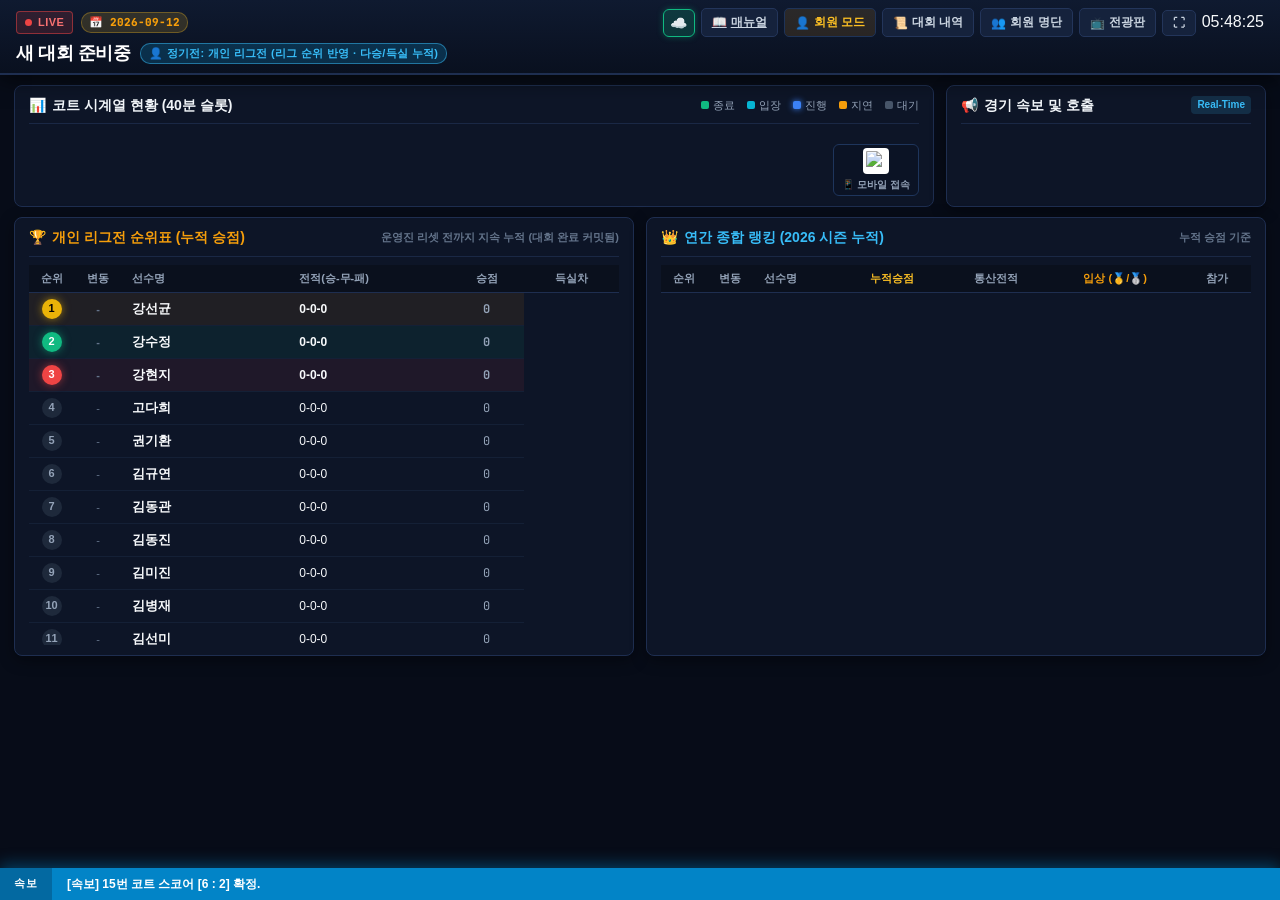
==== commit 6dddb169: "feat: sync head icon links" ====
--- a/live_tennis_dashboard.html
+++ b/live_tennis_dashboard.html
@@ -5,8 +5,16 @@
   <meta name="viewport" content="width=device-width, initial-scale=1.0, maximum-scale=1.0, user-scalable=no">
   <meta http-equiv="Cache-Control" content="no-cache, no-store, must-revalidate">
   <meta http-equiv="Pragma" content="no-cache">
-  <meta http-equiv="Expires" content="0">
-  <link rel="icon" href="data:image/svg+xml,<svg xmlns='http://www.w3.org/2000/svg' viewBox='0 0 100 100'><text y='.9em' font-size='90'>🎾</text></svg>">
+  <link rel="icon" type="image/png" sizes="32x32" href="favicon.png?v=20261018_v116">
+  <link rel="icon" type="image/png" sizes="192x192" href="icon-192.png?v=20261018_v116">
+  <link rel="apple-touch-icon" sizes="180x180" href="apple-touch-icon.png?v=20261018_v116">
+  <link rel="apple-touch-icon-precomposed" sizes="180x180" href="apple-touch-icon.png?v=20261018_v116">
+  <link rel="manifest" href="manifest.json?v=20261018_v116">
+  <meta name="apple-mobile-web-app-capable" content="yes">
+  <meta name="apple-mobile-web-app-status-bar-style" content="black-translucent">
+  <meta name="apple-mobile-web-app-title" content="유니콘전광판">
+  <meta name="application-name" content="유니콘전광판">
+  <meta name="theme-color" content="#0d182e">
   <link rel="stylesheet" href="styles.css?v=20261018_v105">
   <link rel="preconnect" href="https://fonts.googleapis.com">
   <link rel="preconnect" href="https://fonts.gstatic.com" crossorigin>
